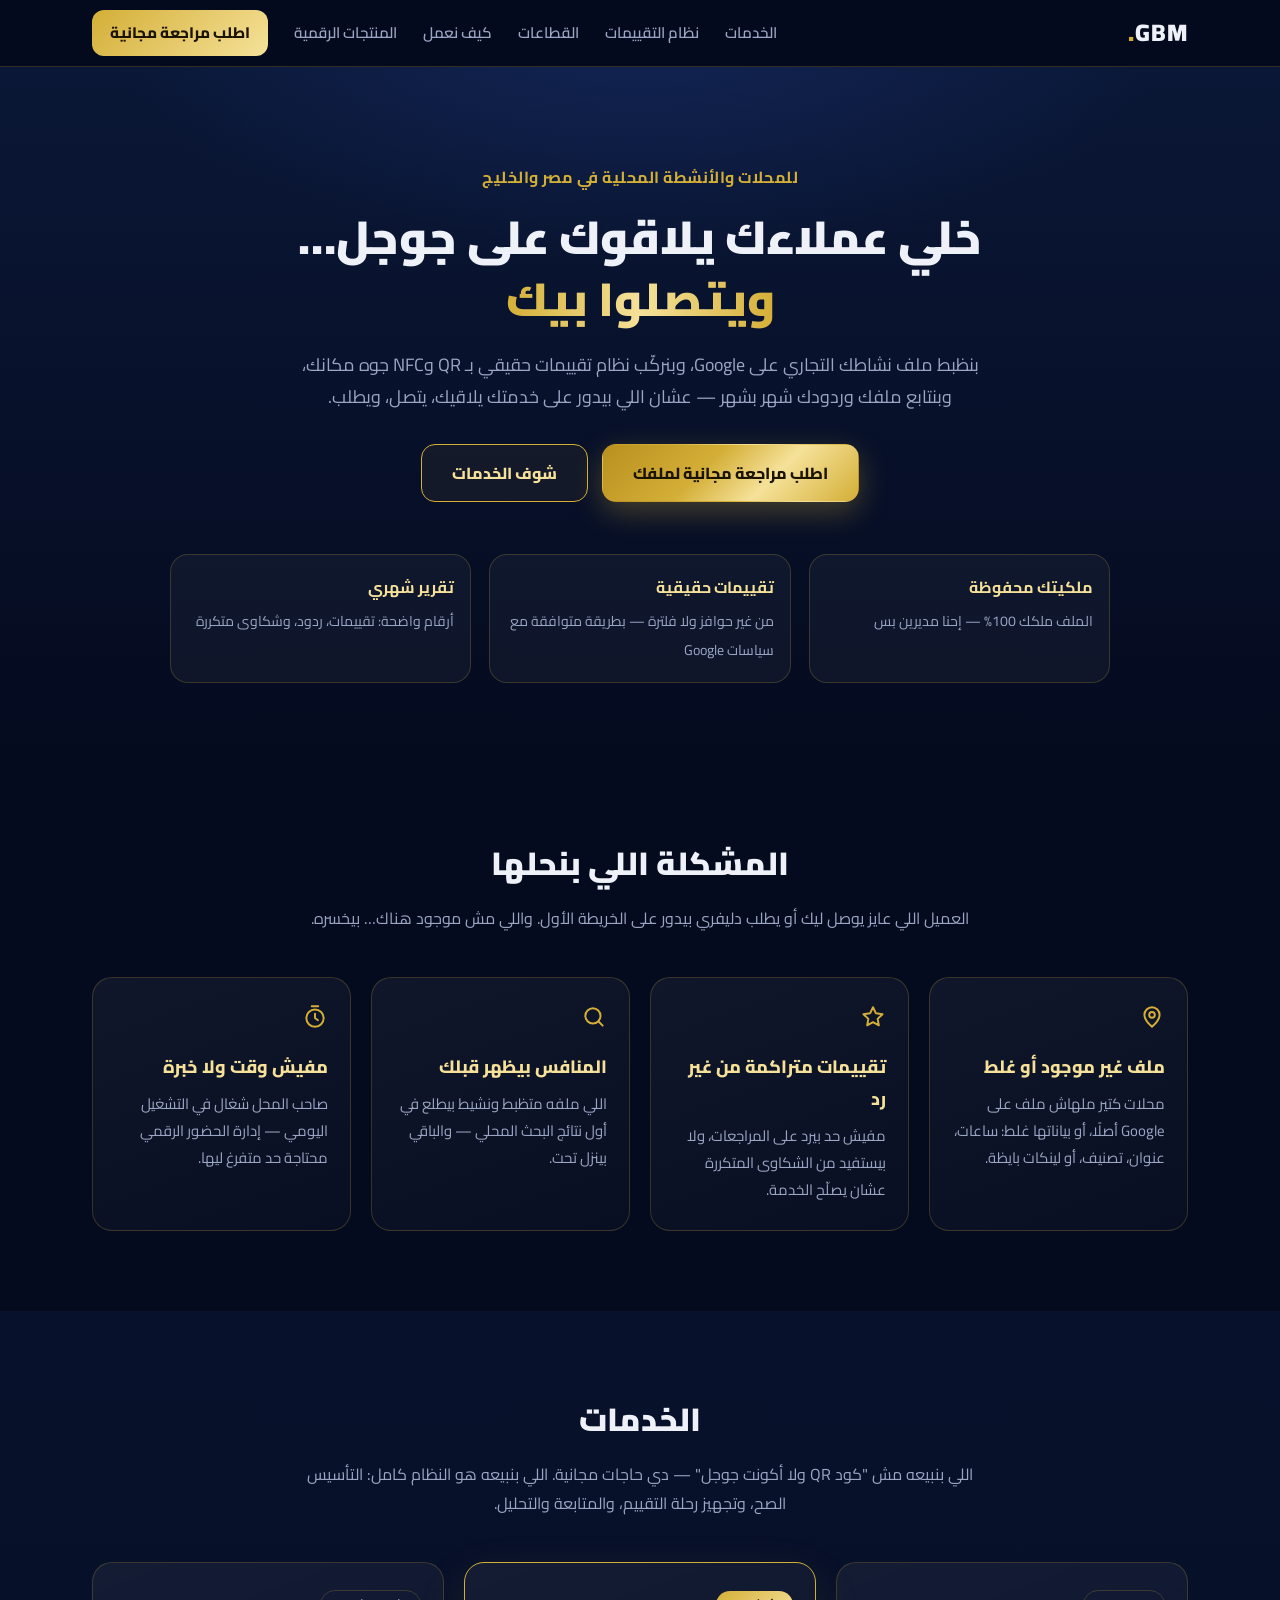
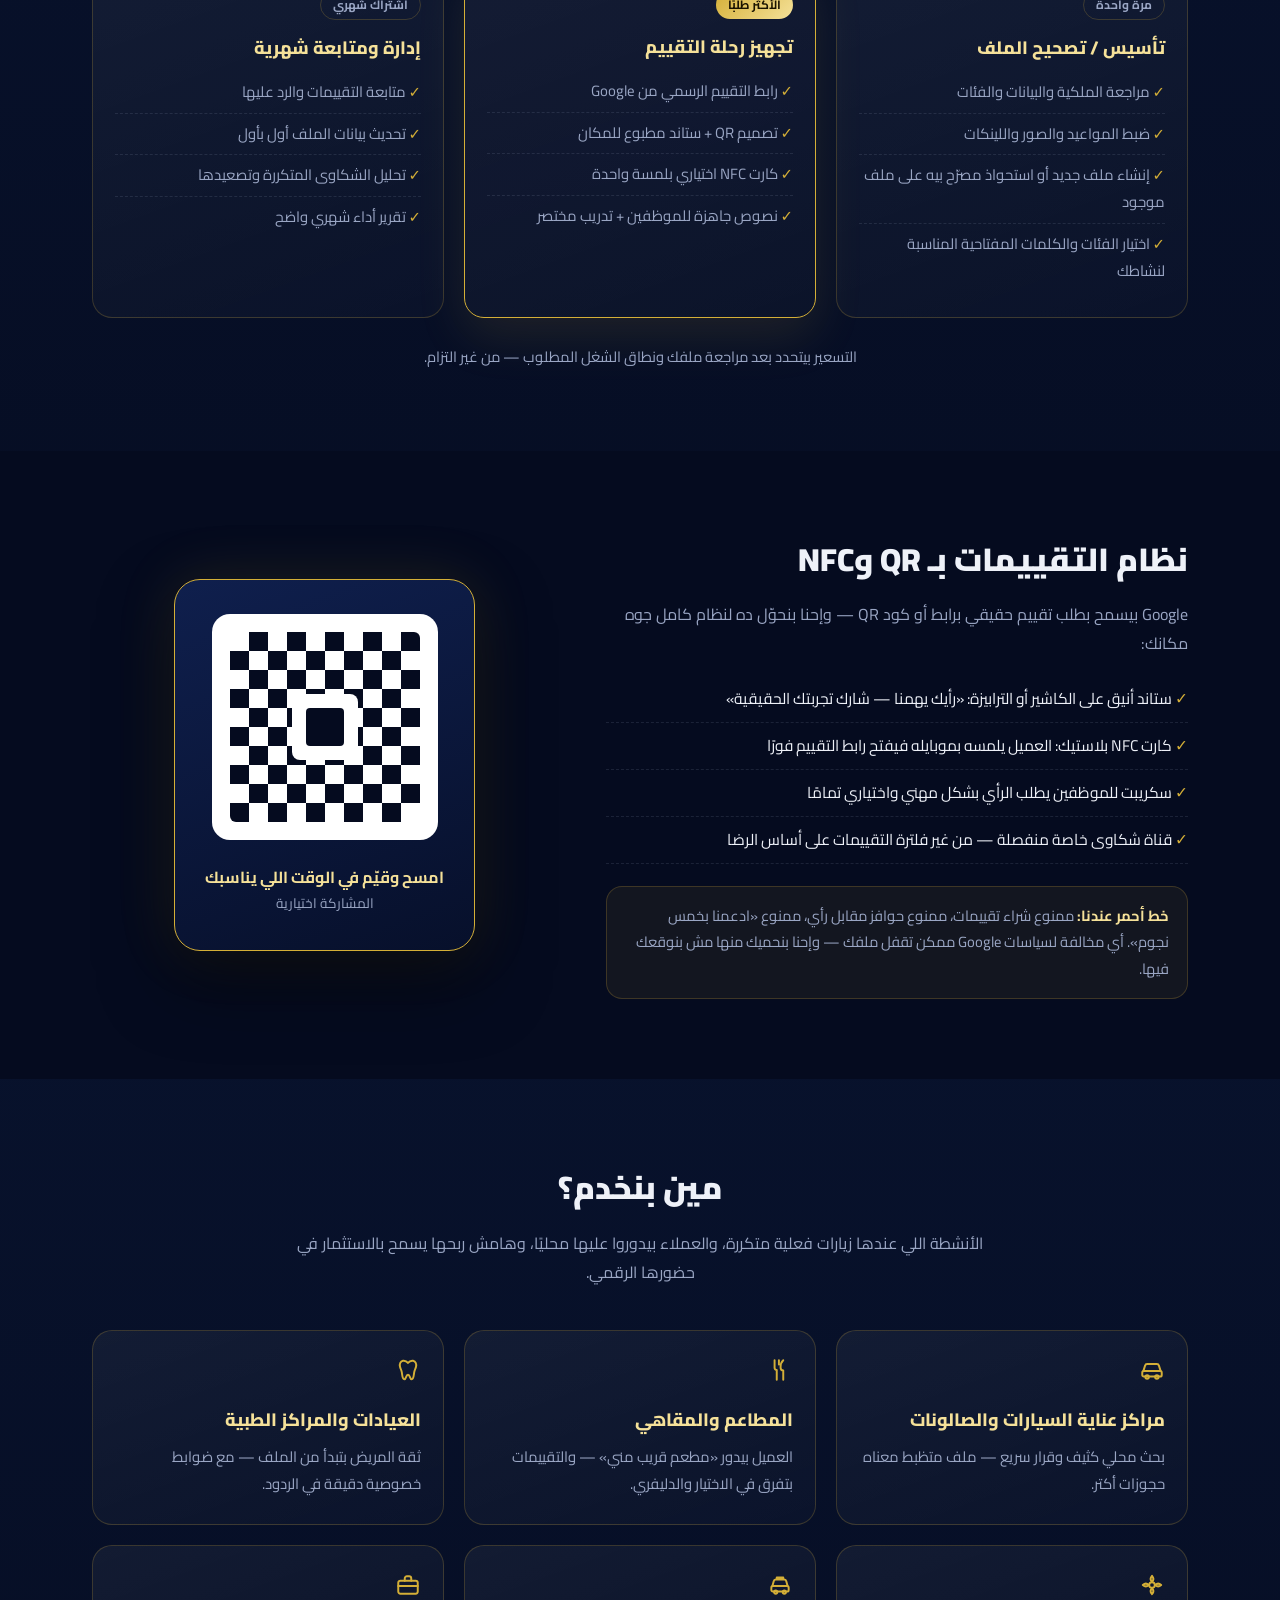
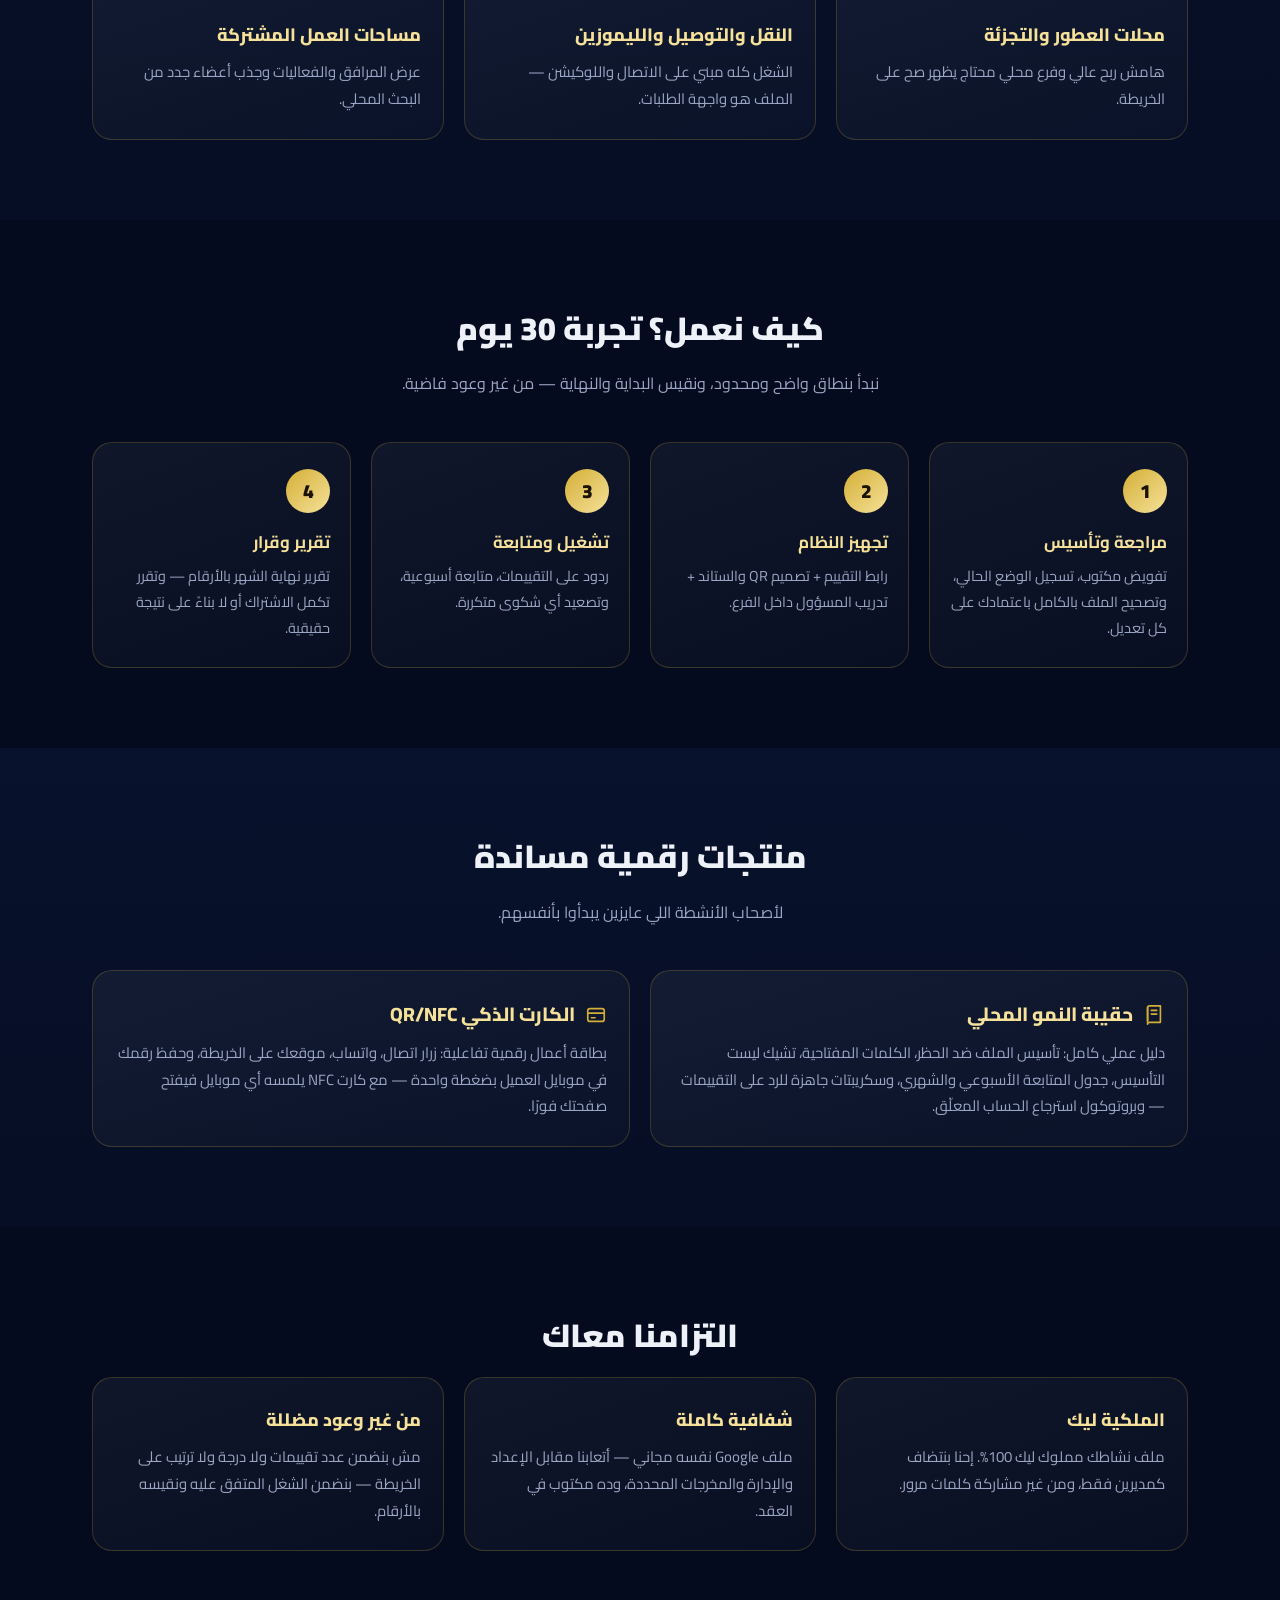
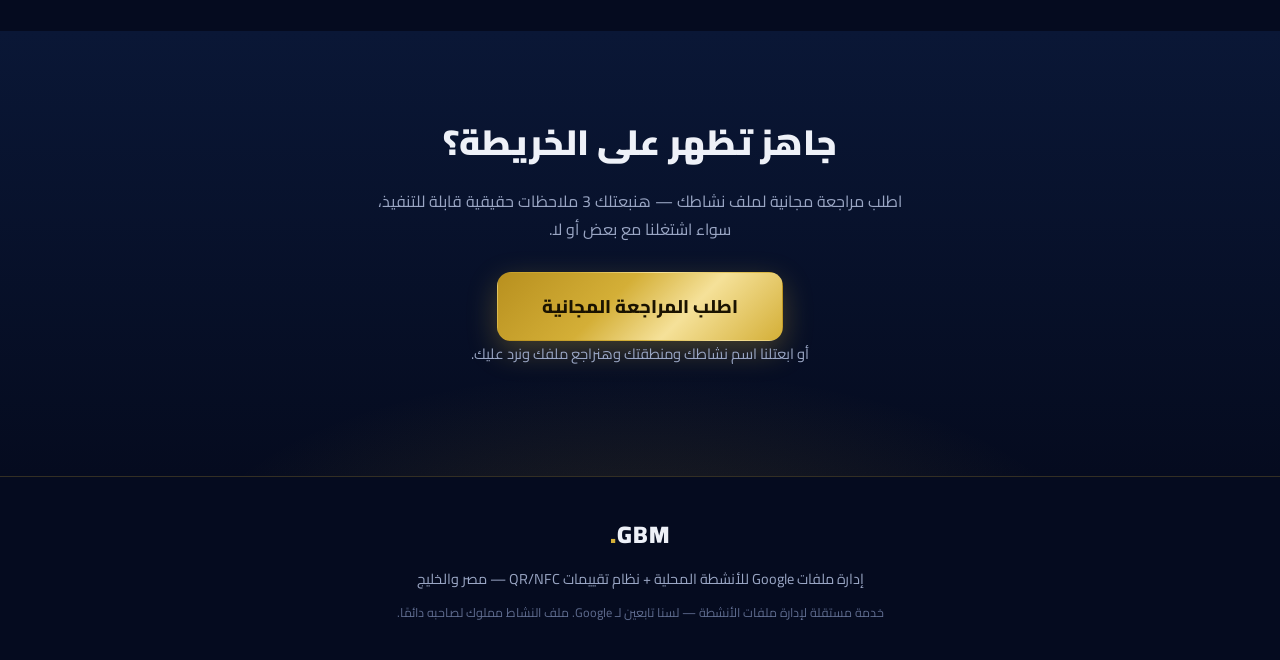
==== index.html @ 6fbb0e95 "Create index.html" ====
<!DOCTYPE html>
<html lang="ar" dir="rtl">
<head>
<meta charset="UTF-8">
<meta name="viewport" content="width=device-width, initial-scale=1">
<title>GBM | إدارة ملفات جوجل للأنشطة المحلية + نظام تقييمات QR</title>
<meta name="description" content="نساعد المحلات والأنشطة المحلية تظهر على خرائط جوجل، وتجمع تقييمات حقيقية بنظام QR/NFC، ونتابع ملفها شهريًا.">
<link rel="preconnect" href="https://fonts.googleapis.com">
<link rel="preconnect" href="https://fonts.gstatic.com" crossorigin>
<link href="https://fonts.googleapis.com/css2?family=Cairo:wght@400;600;700;800;900&display=swap" rel="stylesheet">
<link rel="stylesheet" href="styles.css">
</head>
<body>

<!-- ===== التنقل ===== -->
<header class="nav">
  <div class="container nav-inner">
    <a class="logo" href="#top">GBM<span>.</span></a>
    <nav class="links" id="navLinks">
      <a href="#services">الخدمات</a>
      <a href="#qr-system">نظام التقييمات</a>
      <a href="#segments">القطاعات</a>
      <a href="#process">كيف نعمل</a>
      <a href="#products">المنتجات الرقمية</a>
      <a href="#contact" class="nav-cta">اطلب مراجعة مجانية</a>
    </nav>
    <button class="burger" id="burger" aria-label="القائمة">☰</button>
  </div>
</header>

<!-- ===== البطل ===== -->
<section class="hero" id="top">
  <div class="container">
    <p class="eyebrow">للمحلات والأنشطة المحلية في مصر والخليج</p>
    <h1>خلي عملاءك يلاقوك على جوجل…<br><span class="gold">ويتصلوا بيك</span></h1>
    <p class="lead">بنظبط ملف نشاطك التجاري على Google، وبنركّب نظام تقييمات حقيقي بـ QR وNFC جوه مكانك، وبنتابع ملفك وردودك شهر بشهر — عشان اللي بيدور على خدمتك يلاقيك، يتصل، ويطلب.</p>
    <div class="hero-actions">
      <a href="#contact" class="btn btn-gold">اطلب مراجعة مجانية لملفك</a>
      <a href="#services" class="btn btn-ghost">شوف الخدمات</a>
    </div>
    <div class="hero-points">
      <div><strong>ملكيتك محفوظة</strong><span>الملف ملكك 100% — إحنا مديرين بس</span></div>
      <div><strong>تقييمات حقيقية</strong><span>من غير حوافز ولا فلترة — بطريقة متوافقة مع سياسات Google</span></div>
      <div><strong>تقرير شهري</strong><span>أرقام واضحة: تقييمات، ردود، وشكاوى متكررة</span></div>
    </div>
  </div>
</section>

<!-- ===== المشكلة ===== -->
<section class="section">
  <div class="container">
    <h2 class="section-title">المشكلة اللي بنحلها</h2>
    <p class="section-sub">العميل اللي عايز يوصل ليك أو يطلب دليفري بيدور على الخريطة الأول. واللي مش موجود هناك… بيخسره.</p>
    <div class="grid grid-4">
      <div class="card">
        <div class="icon"><svg class="ic" viewBox="0 0 24 24" fill="none" stroke="currentColor" stroke-width="1.8" stroke-linecap="round" stroke-linejoin="round"><path d="M12 21s-7-6.1-7-11a7 7 0 1114 0c0 4.9-7 11-7 11z"/><circle cx="12" cy="10" r="2.6"/></svg></div>
        <h3>ملف غير موجود أو غلط</h3>
        <p>محلات كتير ملهاش ملف على Google أصلًا، أو بياناتها غلط: ساعات، عنوان، تصنيف، أو لينكات بايظة.</p>
      </div>
      <div class="card">
        <div class="icon"><svg class="ic" viewBox="0 0 24 24" fill="none" stroke="currentColor" stroke-width="1.8" stroke-linecap="round" stroke-linejoin="round"><path d="M12 3l2.7 5.6 6.1.8-4.5 4.3 1.1 6-5.4-2.9-5.4 2.9 1.1-6L3.2 9.4l6.1-.8z"/></svg></div>
        <h3>تقييمات متراكمة من غير رد</h3>
        <p>مفيش حد بيرد على المراجعات، ولا بيستفيد من الشكاوى المتكررة عشان يصلّح الخدمة.</p>
      </div>
      <div class="card">
        <div class="icon"><svg class="ic" viewBox="0 0 24 24" fill="none" stroke="currentColor" stroke-width="1.8" stroke-linecap="round" stroke-linejoin="round"><circle cx="11" cy="11" r="7"/><path d="M20 20l-3.8-3.8"/></svg></div>
        <h3>المنافس بيظهر قبلك</h3>
        <p>اللي ملفه متظبط ونشيط بيطلع في أول نتائج البحث المحلي — والباقي بينزل تحت.</p>
      </div>
      <div class="card">
        <div class="icon"><svg class="ic" viewBox="0 0 24 24" fill="none" stroke="currentColor" stroke-width="1.8" stroke-linecap="round" stroke-linejoin="round"><circle cx="12" cy="13" r="8"/><path d="M12 9v4l2.7 2M9 2h6"/></svg></div>
        <h3>مفيش وقت ولا خبرة</h3>
        <p>صاحب المحل شغال في التشغيل اليومي — إدارة الحضور الرقمي محتاجة حد متفرغ ليها.</p>
      </div>
    </div>
  </div>
</section>

<!-- ===== الخدمات ===== -->
<section class="section section-alt" id="services">
  <div class="container">
    <h2 class="section-title">الخدمات</h2>
    <p class="section-sub">اللي بنبيعه مش "كود QR ولا أكونت جوجل" — دي حاجات مجانية. اللي بنبيعه هو النظام كامل: التأسيس الصح، وتجهيز رحلة التقييم، والمتابعة والتحليل.</p>
    <div class="grid grid-3">
      <div class="card service">
        <span class="tag">مرة واحدة</span>
        <h3>تأسيس / تصحيح الملف</h3>
        <ul>
          <li>مراجعة الملكية والبيانات والفئات</li>
          <li>ضبط المواعيد والصور واللينكات</li>
          <li>إنشاء ملف جديد أو استحواذ مصرّح بيه على ملف موجود</li>
          <li>اختيار الفئات والكلمات المفتاحية المناسبة لنشاطك</li>
        </ul>
      </div>
      <div class="card service featured">
        <span class="tag tag-gold">الأكثر طلبًا</span>
        <h3>تجهيز رحلة التقييم</h3>
        <ul>
          <li>رابط التقييم الرسمي من Google</li>
          <li>تصميم QR + ستاند مطبوع للمكان</li>
          <li>كارت NFC اختياري بلمسة واحدة</li>
          <li>نصوص جاهزة للموظفين + تدريب مختصر</li>
        </ul>
      </div>
      <div class="card service">
        <span class="tag">اشتراك شهري</span>
        <h3>إدارة ومتابعة شهرية</h3>
        <ul>
          <li>متابعة التقييمات والرد عليها</li>
          <li>تحديث بيانات الملف أول بأول</li>
          <li>تحليل الشكاوى المتكررة وتصعيدها</li>
          <li>تقرير أداء شهري واضح</li>
        </ul>
      </div>
    </div>
    <p class="note">التسعير بيتحدد بعد مراجعة ملفك ونطاق الشغل المطلوب — من غير التزام.</p>
  </div>
</section>

<!-- ===== نظام QR/NFC ===== -->
<section class="section" id="qr-system">
  <div class="container split">
    <div class="split-text">
      <h2 class="section-title">نظام التقييمات بـ QR وNFC</h2>
      <p>Google بيسمح بطلب تقييم حقيقي برابط أو كود QR — وإحنا بنحوّل ده لنظام كامل جوه مكانك:</p>
      <ul class="check-list">
        <li>ستاند أنيق على الكاشير أو الترابيزة: «رأيك يهمنا — شارك تجربتك الحقيقية»</li>
        <li>كارت NFC بلاستيك: العميل يلمسه بموبايله فيفتح رابط التقييم فورًا</li>
        <li>سكريبت للموظفين يطلب الرأي بشكل مهني واختياري تمامًا</li>
        <li>قناة شكاوى خاصة منفصلة — من غير فلترة التقييمات على أساس الرضا</li>
      </ul>
      <div class="warn-box">
        <strong>خط أحمر عندنا:</strong> ممنوع شراء تقييمات، ممنوع حوافز مقابل رأي، ممنوع «ادعمنا بخمس نجوم». أي مخالفة لسياسات Google ممكن تقفل ملفك — وإحنا بنحميك منها مش بنوقعك فيها.
      </div>
    </div>
    <div class="split-visual">
      <div class="qr-demo">
        <div class="qr-frame">
          <div class="qr-pattern" aria-hidden="true"></div>
        </div>
        <p class="qr-caption">امسح وقيّم في الوقت اللي يناسبك<br><span>المشاركة اختيارية</span></p>
      </div>
    </div>
  </div>
</section>

<!-- ===== القطاعات ===== -->
<section class="section section-alt" id="segments">
  <div class="container">
    <h2 class="section-title">مين بنخدم؟</h2>
    <p class="section-sub">الأنشطة اللي عندها زيارات فعلية متكررة، والعملاء بيدوروا عليها محليًا، وهامش ربحها يسمح بالاستثمار في حضورها الرقمي.</p>
    <div class="grid grid-3">
      <div class="card seg"><div class="icon"><svg class="ic" viewBox="0 0 24 24" fill="none" stroke="currentColor" stroke-width="1.8" stroke-linecap="round" stroke-linejoin="round"><path d="M4 13l1.6-5A2 2 0 017.5 6.5h9a2 2 0 011.9 1.5L20 13"/><rect x="3" y="13" width="18" height="5" rx="1.5"/><circle cx="7.5" cy="18.5" r="1.6"/><circle cx="16.5" cy="18.5" r="1.6"/></svg></div><h3>مراكز عناية السيارات والصالونات</h3><p>بحث محلي كثيف وقرار سريع — ملف متظبط معناه حجوزات أكتر.</p></div>
      <div class="card seg"><div class="icon"><svg class="ic" viewBox="0 0 24 24" fill="none" stroke="currentColor" stroke-width="1.8" stroke-linecap="round" stroke-linejoin="round"><path d="M7 3v7a2 2 0 002 2v9M7 3v4M11 3v4M15 3c-1.7 1.5-2.5 4-2.5 6.5 0 2 1 3 2.5 3V21"/></svg></div><h3>المطاعم والمقاهي</h3><p>العميل بيدور «مطعم قريب مني» — والتقييمات بتفرق في الاختيار والدليفري.</p></div>
      <div class="card seg"><div class="icon"><svg class="ic" viewBox="0 0 24 24" fill="none" stroke="currentColor" stroke-width="1.8" stroke-linecap="round" stroke-linejoin="round"><path d="M12 5.5C10.8 4 9 3.2 7.3 3.5 5 4 4 6.4 4.6 9c.5 2 1.4 3.2 1.7 5.2.3 1.9.5 6.3 2.3 6.3 1.9 0 1.3-4.1 3.4-4.1s1.5 4.1 3.4 4.1c1.8 0 2-4.4 2.3-6.3.3-2 1.2-3.2 1.7-5.2.6-2.6-.4-5-2.7-5.5-1.7-.3-3.5.5-4.7 2z"/></svg></div><h3>العيادات والمراكز الطبية</h3><p>ثقة المريض بتبدأ من الملف — مع ضوابط خصوصية دقيقة في الردود.</p></div>
      <div class="card seg"><div class="icon"><svg class="ic" viewBox="0 0 24 24" fill="none" stroke="currentColor" stroke-width="1.8" stroke-linecap="round" stroke-linejoin="round"><circle cx="12" cy="12" r="2.6"/><path d="M12 3.5c1.5 1.7 1.5 4 0 5.5-1.5-1.5-1.5-3.8 0-5.5zM12 20.5c-1.5-1.7-1.5-4 0-5.5 1.5 1.5 1.5 3.8 0 5.5zM3.5 12c1.7-1.5 4-1.5 5.5 0-1.5 1.5-3.8 1.5-5.5 0zM20.5 12c-1.7 1.5-4 1.5-5.5 0 1.5-1.5 3.8-1.5 5.5 0z"/></svg></div><h3>محلات العطور والتجزئة</h3><p>هامش ربح عالي وفرع محلي محتاج يظهر صح على الخريطة.</p></div>
      <div class="card seg"><div class="icon"><svg class="ic" viewBox="0 0 24 24" fill="none" stroke="currentColor" stroke-width="1.8" stroke-linecap="round" stroke-linejoin="round"><path d="M5 13l1.2-4.5A2 2 0 018 7h8a2 2 0 011.8 1.5L19 13M9 7V5h6v2"/><rect x="4" y="13" width="16" height="5" rx="1.5"/><circle cx="8" cy="18.5" r="1.5"/><circle cx="16" cy="18.5" r="1.5"/></svg></div><h3>النقل والتوصيل والليموزين</h3><p>الشغل كله مبني على الاتصال واللوكيشن — الملف هو واجهة الطلبات.</p></div>
      <div class="card seg"><div class="icon"><svg class="ic" viewBox="0 0 24 24" fill="none" stroke="currentColor" stroke-width="1.8" stroke-linecap="round" stroke-linejoin="round"><rect x="3" y="8" width="18" height="12" rx="2"/><path d="M9 8V6a2 2 0 012-2h2a2 2 0 012 2v2M3 13h18"/></svg></div><h3>مساحات العمل المشتركة</h3><p>عرض المرافق والفعاليات وجذب أعضاء جدد من البحث المحلي.</p></div>
    </div>
  </div>
</section>

<!-- ===== كيف نعمل ===== -->
<section class="section" id="process">
  <div class="container">
    <h2 class="section-title">كيف نعمل؟ تجربة 30 يوم</h2>
    <p class="section-sub">نبدأ بنطاق واضح ومحدود، ونقيس البداية والنهاية — من غير وعود فاضية.</p>
    <div class="steps">
      <div class="step">
        <span class="step-num">1</span>
        <h3>مراجعة وتأسيس</h3>
        <p>تفويض مكتوب، تسجيل الوضع الحالي، وتصحيح الملف بالكامل باعتمادك على كل تعديل.</p>
      </div>
      <div class="step">
        <span class="step-num">2</span>
        <h3>تجهيز النظام</h3>
        <p>رابط التقييم + تصميم QR والستاند + تدريب المسؤول داخل الفرع.</p>
      </div>
      <div class="step">
        <span class="step-num">3</span>
        <h3>تشغيل ومتابعة</h3>
        <p>ردود على التقييمات، متابعة أسبوعية، وتصعيد أي شكوى متكررة.</p>
      </div>
      <div class="step">
        <span class="step-num">4</span>
        <h3>تقرير وقرار</h3>
        <p>تقرير نهاية الشهر بالأرقام — وتقرر تكمل الاشتراك أو لا بناءً على نتيجة حقيقية.</p>
      </div>
    </div>
  </div>
</section>

<!-- ===== المنتجات الرقمية ===== -->
<section class="section section-alt" id="products">
  <div class="container">
    <h2 class="section-title">منتجات رقمية مساندة</h2>
    <p class="section-sub">لأصحاب الأنشطة اللي عايزين يبدأوا بأنفسهم.</p>
    <div class="grid grid-2">
      <div class="card product">
        <h3 class="with-ic"><svg class="ic" viewBox="0 0 24 24" fill="none" stroke="currentColor" stroke-width="1.8" stroke-linecap="round" stroke-linejoin="round"><path d="M5 4a2 2 0 012-2h12v18H7a2 2 0 00-2 2z"/><path d="M5 18V4M9 7h6M9 11h6"/></svg> حقيبة النمو المحلي</h3>
        <p>دليل عملي كامل: تأسيس الملف ضد الحظر، الكلمات المفتاحية، تشيك ليست التأسيس، جدول المتابعة الأسبوعي والشهري، وسكريبتات جاهزة للرد على التقييمات — وبروتوكول استرجاع الحساب المعلّق.</p>
      </div>
      <div class="card product">
        <h3 class="with-ic"><svg class="ic" viewBox="0 0 24 24" fill="none" stroke="currentColor" stroke-width="1.8" stroke-linecap="round" stroke-linejoin="round"><rect x="3" y="5" width="18" height="14" rx="2.5"/><path d="M3 10h18M7 15h4"/></svg> الكارت الذكي QR/NFC</h3>
        <p>بطاقة أعمال رقمية تفاعلية: زرار اتصال، واتساب، موقعك على الخريطة، وحفظ رقمك في موبايل العميل بضغطة واحدة — مع كارت NFC يلمسه أي موبايل فيفتح صفحتك فورًا.</p>
      </div>
    </div>
  </div>
</section>

<!-- ===== التزامنا ===== -->
<section class="section">
  <div class="container">
    <h2 class="section-title">التزامنا معاك</h2>
    <div class="grid grid-3">
      <div class="card promise"><h3>الملكية ليك</h3><p>ملف نشاطك مملوك ليك 100%. إحنا بنتضاف كمديرين فقط، ومن غير مشاركة كلمات مرور.</p></div>
      <div class="card promise"><h3>شفافية كاملة</h3><p>ملف Google نفسه مجاني — أتعابنا مقابل الإعداد والإدارة والمخرجات المحددة، وده مكتوب في العقد.</p></div>
      <div class="card promise"><h3>من غير وعود مضللة</h3><p>مش بنضمن عدد تقييمات ولا درجة ولا ترتيب على الخريطة — بنضمن الشغل المتفق عليه ونقيسه بالأرقام.</p></div>
    </div>
  </div>
</section>

<!-- ===== تواصل ===== -->
<section class="section cta" id="contact">
  <div class="container">
    <h2>جاهز تظهر على الخريطة؟</h2>
    <p>اطلب مراجعة مجانية لملف نشاطك — هنبعتلك 3 ملاحظات حقيقية قابلة للتنفيذ، سواء اشتغلنا مع بعض أو لا.</p>
    <a href="#" class="btn btn-gold btn-big" id="ctaBtn">اطلب المراجعة المجانية</a>
    <p class="note">أو ابعتلنا اسم نشاطك ومنطقتك وهنراجع ملفك ونرد عليك.</p>
  </div>
</section>

<footer class="footer">
  <div class="container footer-inner">
    <span class="logo">GBM<span>.</span></span>
    <p>إدارة ملفات Google للأنشطة المحلية + نظام تقييمات QR/NFC — مصر والخليج</p>
    <p class="tiny">خدمة مستقلة لإدارة ملفات الأنشطة — لسنا تابعين لـ Google. ملف النشاط مملوك لصاحبه دائمًا.</p>
  </div>
</footer>

<script src="script.js"></script>
</body>
  </html>
---- styles.css ----
:root{
  --bg:#050b1f;
  --bg2:#0a1736;
  --card:#0d1c42;
  --gold:#d4af37;
  --gold2:#f5e199;
  --text:#eef1f8;
  --muted:#9aa6c4;
  --line:rgba(212,175,55,.22);
}
*{box-sizing:border-box;margin:0;padding:0}
html{scroll-behavior:smooth}
body{
  font-family:'Cairo',system-ui,-apple-system,'Segoe UI',sans-serif;
  background:var(--bg);color:var(--text);line-height:1.8;
}
.container{max-width:1140px;margin:0 auto;padding:0 22px}
a{color:inherit;text-decoration:none}
ul{list-style:none}

/* ===== التنقل ===== */
.nav{
  position:sticky;top:0;z-index:50;
  background:rgba(5,11,31,.85);backdrop-filter:blur(12px);
  border-bottom:1px solid var(--line);
}
.nav-inner{display:flex;align-items:center;justify-content:space-between;height:66px}
.logo{font-weight:900;font-size:1.5rem;letter-spacing:1px}
.logo span{color:var(--gold)}
.links{display:flex;gap:26px;align-items:center;font-weight:600;font-size:.95rem}
.links a{color:var(--muted);transition:color .2s}
.links a:hover{color:var(--gold2)}
.nav-cta{
  color:#1a1300!important;background:linear-gradient(135deg,var(--gold),var(--gold2));
  padding:9px 18px;border-radius:12px;font-weight:800;
}
.burger{display:none;background:none;border:1px solid var(--line);color:var(--gold2);
  font-size:1.3rem;border-radius:10px;padding:4px 12px;cursor:pointer}

/* ===== البطل ===== */
.hero{
  padding:96px 0 72px;text-align:center;
  background:
    radial-gradient(900px 420px at 50% -8%,rgba(20,39,90,.9) 0%,transparent 60%),
    linear-gradient(180deg,var(--bg2),var(--bg));
}
.eyebrow{color:var(--gold);font-weight:700;letter-spacing:.5px;margin-bottom:14px}
.hero h1{font-size:2.9rem;font-weight:900;line-height:1.35;margin-bottom:18px}
.gold{background:linear-gradient(90deg,var(--gold),var(--gold2),var(--gold));
  -webkit-background-clip:text;background-clip:text;color:transparent}
.lead{color:var(--muted);font-size:1.12rem;max-width:720px;margin:0 auto 30px}
.hero-actions{display:flex;gap:14px;justify-content:center;flex-wrap:wrap;margin-bottom:52px}
.btn{display:inline-block;padding:14px 30px;border-radius:14px;font-weight:800;font-size:1rem;
  transition:transform .15s,box-shadow .2s;border:1px solid transparent}
.btn:active{transform:scale(.97)}
.btn-gold{color:#1a1300;background:linear-gradient(135deg,#b8901f,var(--gold) 40%,var(--gold2) 65%,var(--gold));
  box-shadow:0 10px 30px rgba(212,175,55,.3)}
.btn-gold:hover{box-shadow:0 14px 38px rgba(212,175,55,.45)}
.btn-ghost{color:var(--gold2);border-color:var(--gold);background:rgba(212,175,55,.06)}
.btn-big{font-size:1.15rem;padding:17px 44px}
.hero-points{display:grid;grid-template-columns:repeat(3,1fr);gap:18px;max-width:940px;margin:0 auto}
.hero-points div{
  background:rgba(255,255,255,.04);border:1px solid var(--line);border-radius:18px;
  padding:18px 16px;text-align:right;
}
.hero-points strong{display:block;color:var(--gold2);margin-bottom:4px;font-size:1rem}
.hero-points span{color:var(--muted);font-size:.88rem;line-height:1.7}

/* ===== الأقسام ===== */
.section{padding:80px 0}
.section-alt{background:linear-gradient(180deg,rgba(10,23,54,.55),rgba(10,23,54,.25))}
.section-title{font-size:2rem;font-weight:900;text-align:center;margin-bottom:12px}
.section-sub{color:var(--muted);text-align:center;max-width:700px;margin:0 auto 44px}
.grid{display:grid;gap:20px}
.grid-2{grid-template-columns:repeat(2,1fr)}
.grid-3{grid-template-columns:repeat(3,1fr)}
.grid-4{grid-template-columns:repeat(4,1fr)}
.card{
  background:linear-gradient(160deg,rgba(255,255,255,.05),rgba(255,255,255,.02));
  border:1px solid var(--line);border-radius:20px;padding:26px 22px;
  transition:transform .2s,border-color .2s;
}
.card:hover{transform:translateY(-4px);border-color:rgba(212,175,55,.45)}
.card h3{font-size:1.12rem;font-weight:800;margin-bottom:8px;color:var(--gold2)}
.card p{color:var(--muted);font-size:.93rem}
.icon{margin-bottom:12px}
.ic{width:26px;height:26px;color:var(--gold)}
.with-ic{display:flex;align-items:center;gap:10px}
.with-ic .ic{width:22px;height:22px;flex:none}
.note{color:var(--muted);text-align:center;margin-top:26px;font-size:.92rem}

/* الخدمات */
.service ul{margin-top:6px}
.service li{
  color:var(--muted);font-size:.93rem;padding:7px 0 7px 0;
  border-bottom:1px dashed rgba(154,166,196,.15);
}
.service li::before{content:"✓ ";color:var(--gold);font-weight:800}
.service li:last-child{border-bottom:0}
.tag{display:inline-block;font-size:.75rem;font-weight:700;color:var(--muted);
  border:1px solid var(--line);border-radius:999px;padding:3px 12px;margin-bottom:12px}
.tag-gold{color:#1a1300;background:linear-gradient(135deg,var(--gold),var(--gold2));border:0}
.featured{border-color:var(--gold);box-shadow:0 18px 50px rgba(212,175,55,.12)}

/* نظام QR */
.split{display:grid;grid-template-columns:1.25fr 1fr;gap:48px;align-items:center}
.split .section-title{text-align:right}
.split-text>p{color:var(--muted);margin-bottom:18px}
.check-list li{
  padding:9px 0;color:var(--text);font-size:.97rem;
  border-bottom:1px dashed rgba(154,166,196,.15);
}
.check-list li::before{content:"✓ ";color:var(--gold);font-weight:800}
.warn-box{
  margin-top:22px;background:rgba(212,175,55,.07);border:1px solid var(--line);
  border-radius:16px;padding:16px 18px;color:var(--muted);font-size:.92rem;
}
.warn-box strong{color:var(--gold2)}
.split-visual{display:flex;justify-content:center}
.qr-demo{
  background:linear-gradient(160deg,#0f1f4d,#07102b);border:1px solid var(--gold);
  border-radius:26px;padding:34px 30px;text-align:center;
  box-shadow:0 30px 70px rgba(0,0,0,.5),0 0 60px rgba(212,175,55,.14);
}
.qr-frame{background:#fff;border-radius:18px;padding:18px;display:inline-block}
.qr-pattern{
  width:190px;height:190px;
  background:
    repeating-conic-gradient(#050b1f 0% 25%, #fff 0% 50%) 0 0/38px 38px;
  border-radius:6px;position:relative;
}
.qr-pattern::after{
  content:"";position:absolute;inset:62px;background:#fff;border-radius:8px;
}
.qr-pattern::before{
  content:"";position:absolute;inset:76px;background:#050b1f;border-radius:4px;z-index:1;
}
.qr-caption{margin-top:16px;color:var(--gold2);font-weight:700;line-height:1.6}
.qr-caption span{color:var(--muted);font-weight:400;font-size:.85rem}

/* الخطوات */
.steps{display:grid;grid-template-columns:repeat(4,1fr);gap:20px;counter-reset:s}
.step{
  background:linear-gradient(160deg,rgba(255,255,255,.05),rgba(255,255,255,.02));
  border:1px solid var(--line);border-radius:20px;padding:26px 20px;position:relative;
}
.step-num{
  display:inline-grid;place-items:center;width:44px;height:44px;border-radius:50%;
  background:linear-gradient(135deg,var(--gold),var(--gold2));color:#1a1300;
  font-weight:900;font-size:1.2rem;margin-bottom:14px;
}
.step h3{font-size:1.05rem;color:var(--gold2);margin-bottom:6px}
.step p{color:var(--muted);font-size:.9rem}

/* المنتجات */
.product h3{font-size:1.2rem}

/* CTA */
.cta{
  text-align:center;
  background:
    radial-gradient(700px 300px at 50% 120%,rgba(212,175,55,.14),transparent 65%),
    linear-gradient(180deg,var(--bg2),var(--bg));
}
.cta h2{font-size:2.2rem;font-weight:900;margin-bottom:12px}
.cta p{color:var(--muted);max-width:560px;margin:0 auto 28px}

/* فوتر */
.footer{border-top:1px solid var(--line);padding:36px 0}
.footer-inner{text-align:center}
.footer p{color:var(--muted);font-size:.9rem;margin-top:10px}
.footer .tiny{font-size:.78rem;color:#5f6c8f}

/* ===== موبايل ===== */
@media (max-width:900px){
  .grid-4{grid-template-columns:repeat(2,1fr)}
  .grid-3{grid-template-columns:repeat(2,1fr)}
  .steps{grid-template-columns:repeat(2,1fr)}
  .split{grid-template-columns:1fr;gap:36px}
  .hero h1{font-size:2.1rem}
  .hero-points{grid-template-columns:1fr}
}
@media (max-width:600px){
  .links{
    display:none;position:absolute;top:66px;right:0;left:0;flex-direction:column;
    background:rgba(5,11,31,.97);padding:20px 22px;gap:16px;
    border-bottom:1px solid var(--line);align-items:stretch;text-align:center;
  }
  .links.open{display:flex}
  .burger{display:block}
  .grid-4,.grid-3,.grid-2,.steps{grid-template-columns:1fr}
  .hero{padding:64px 0 52px}
  .hero h1{font-size:1.7rem}
  .section{padding:56px 0}
  .cta h2{font-size:1.7rem}
                                                         }
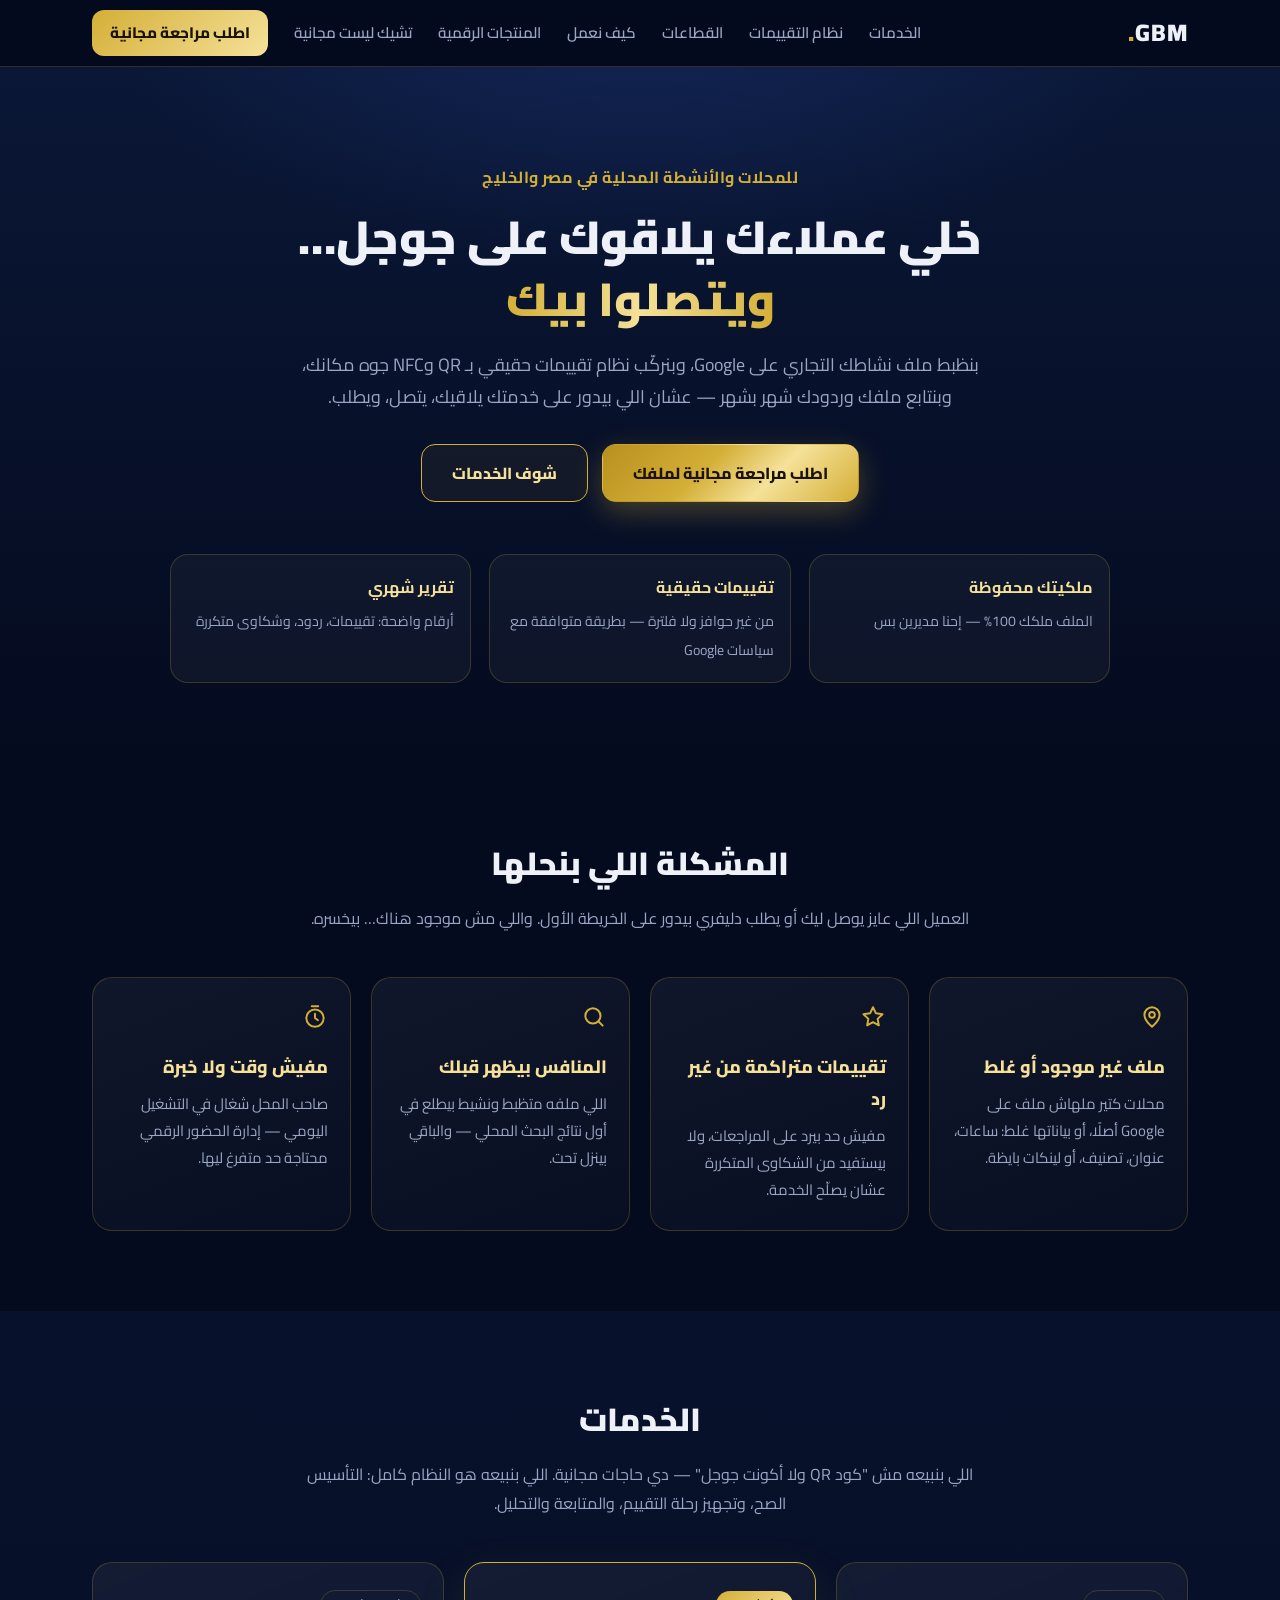
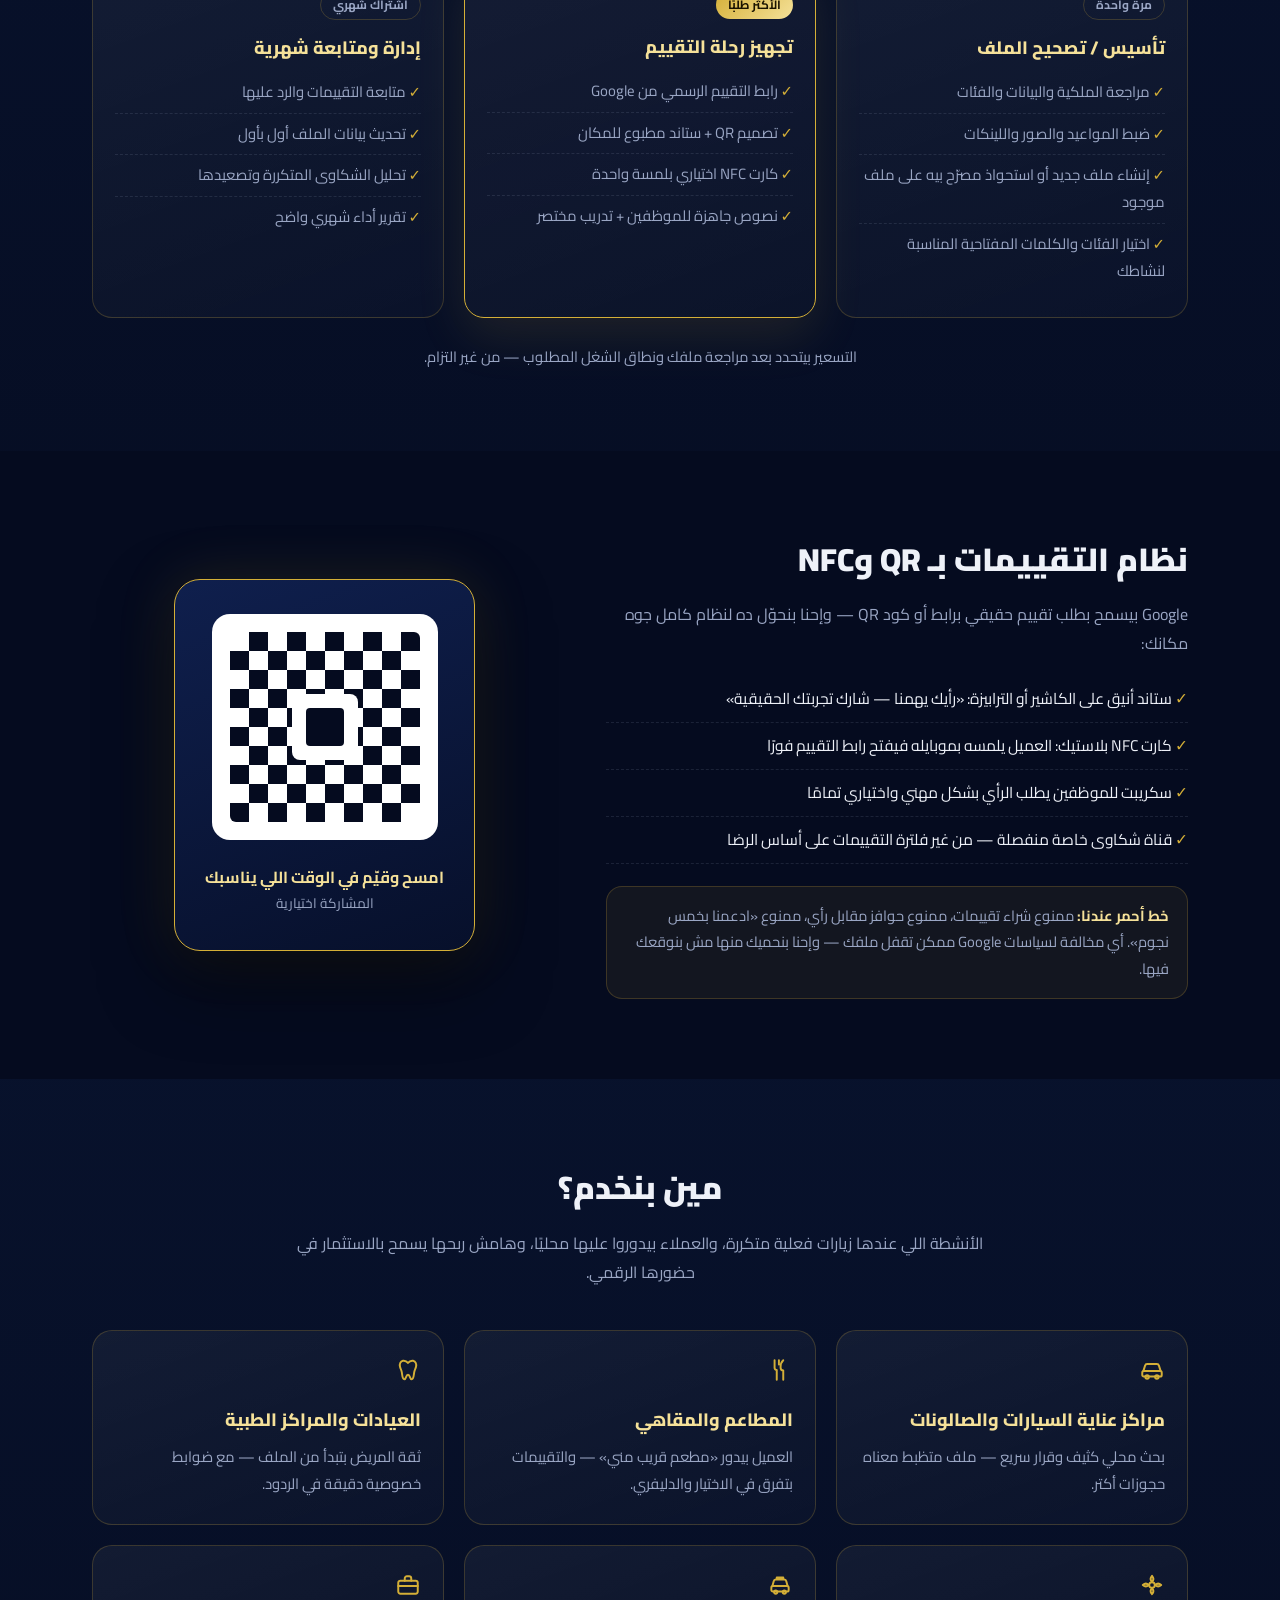
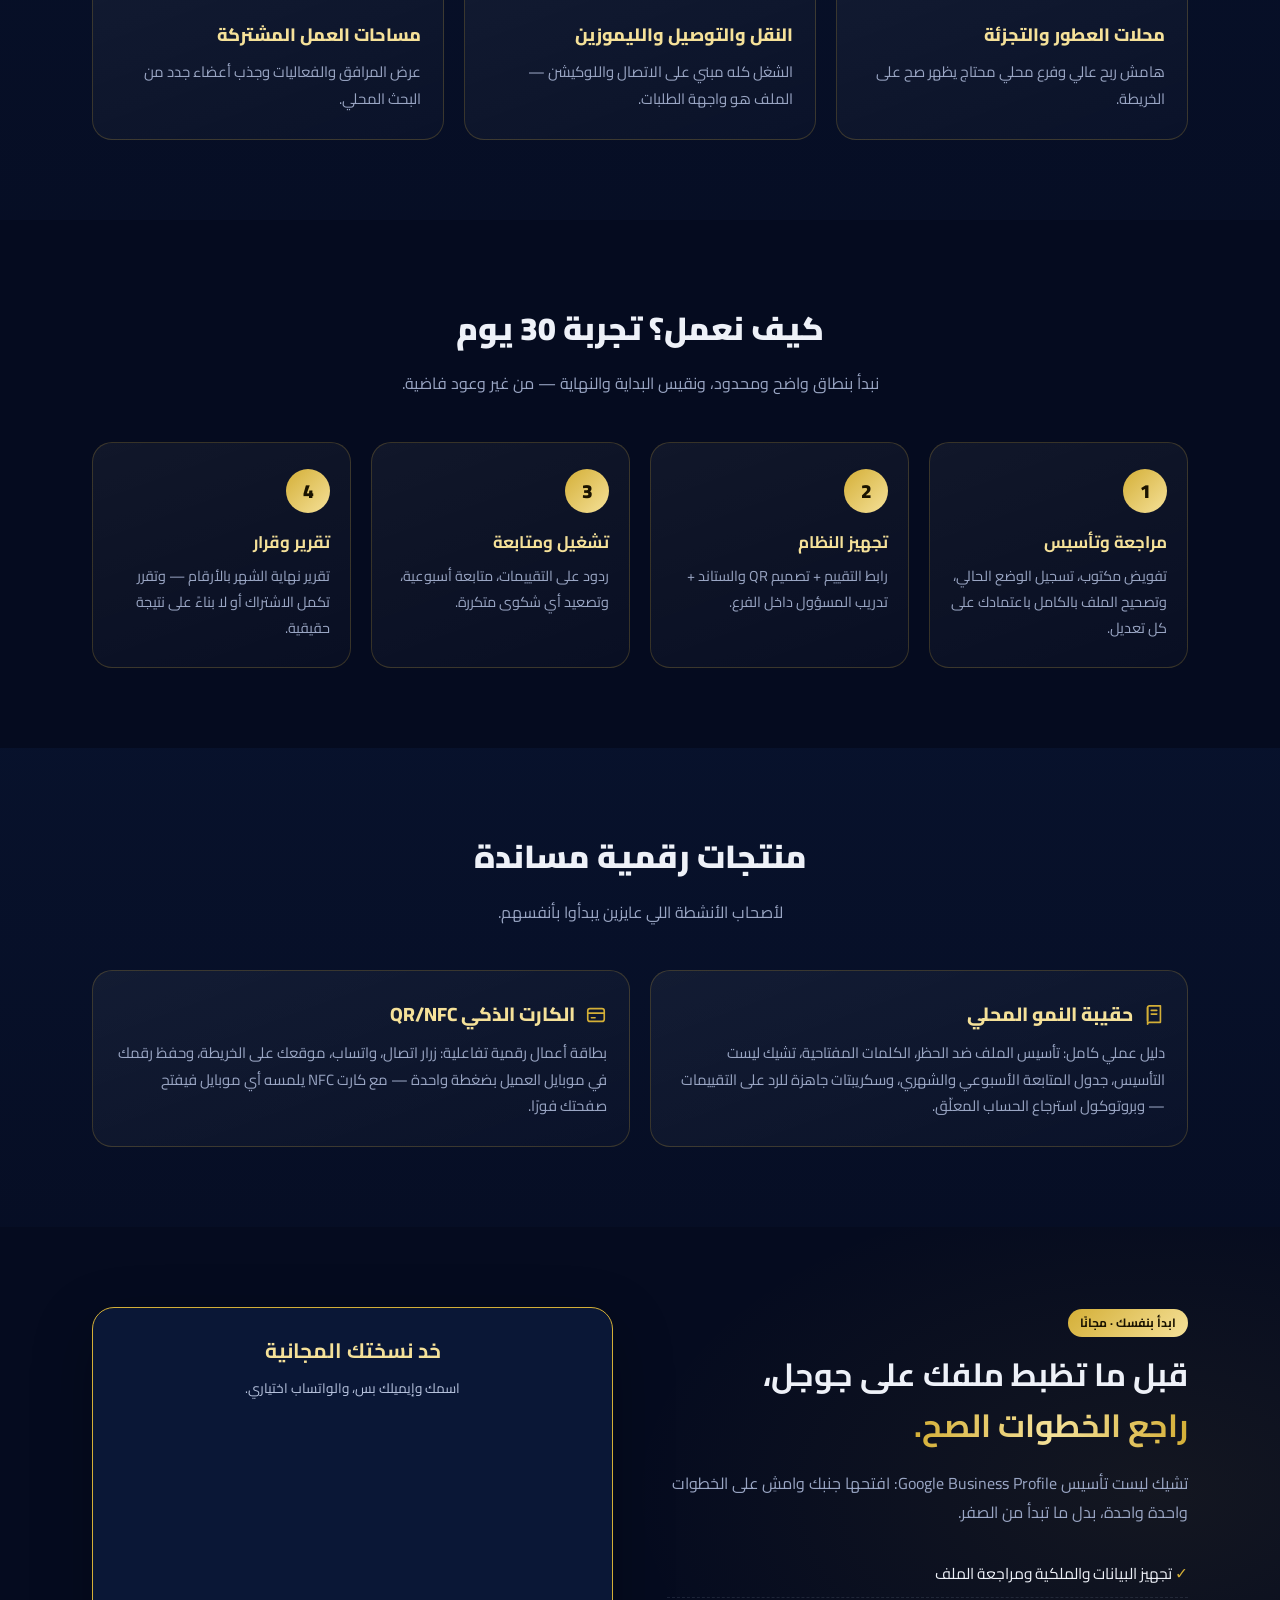
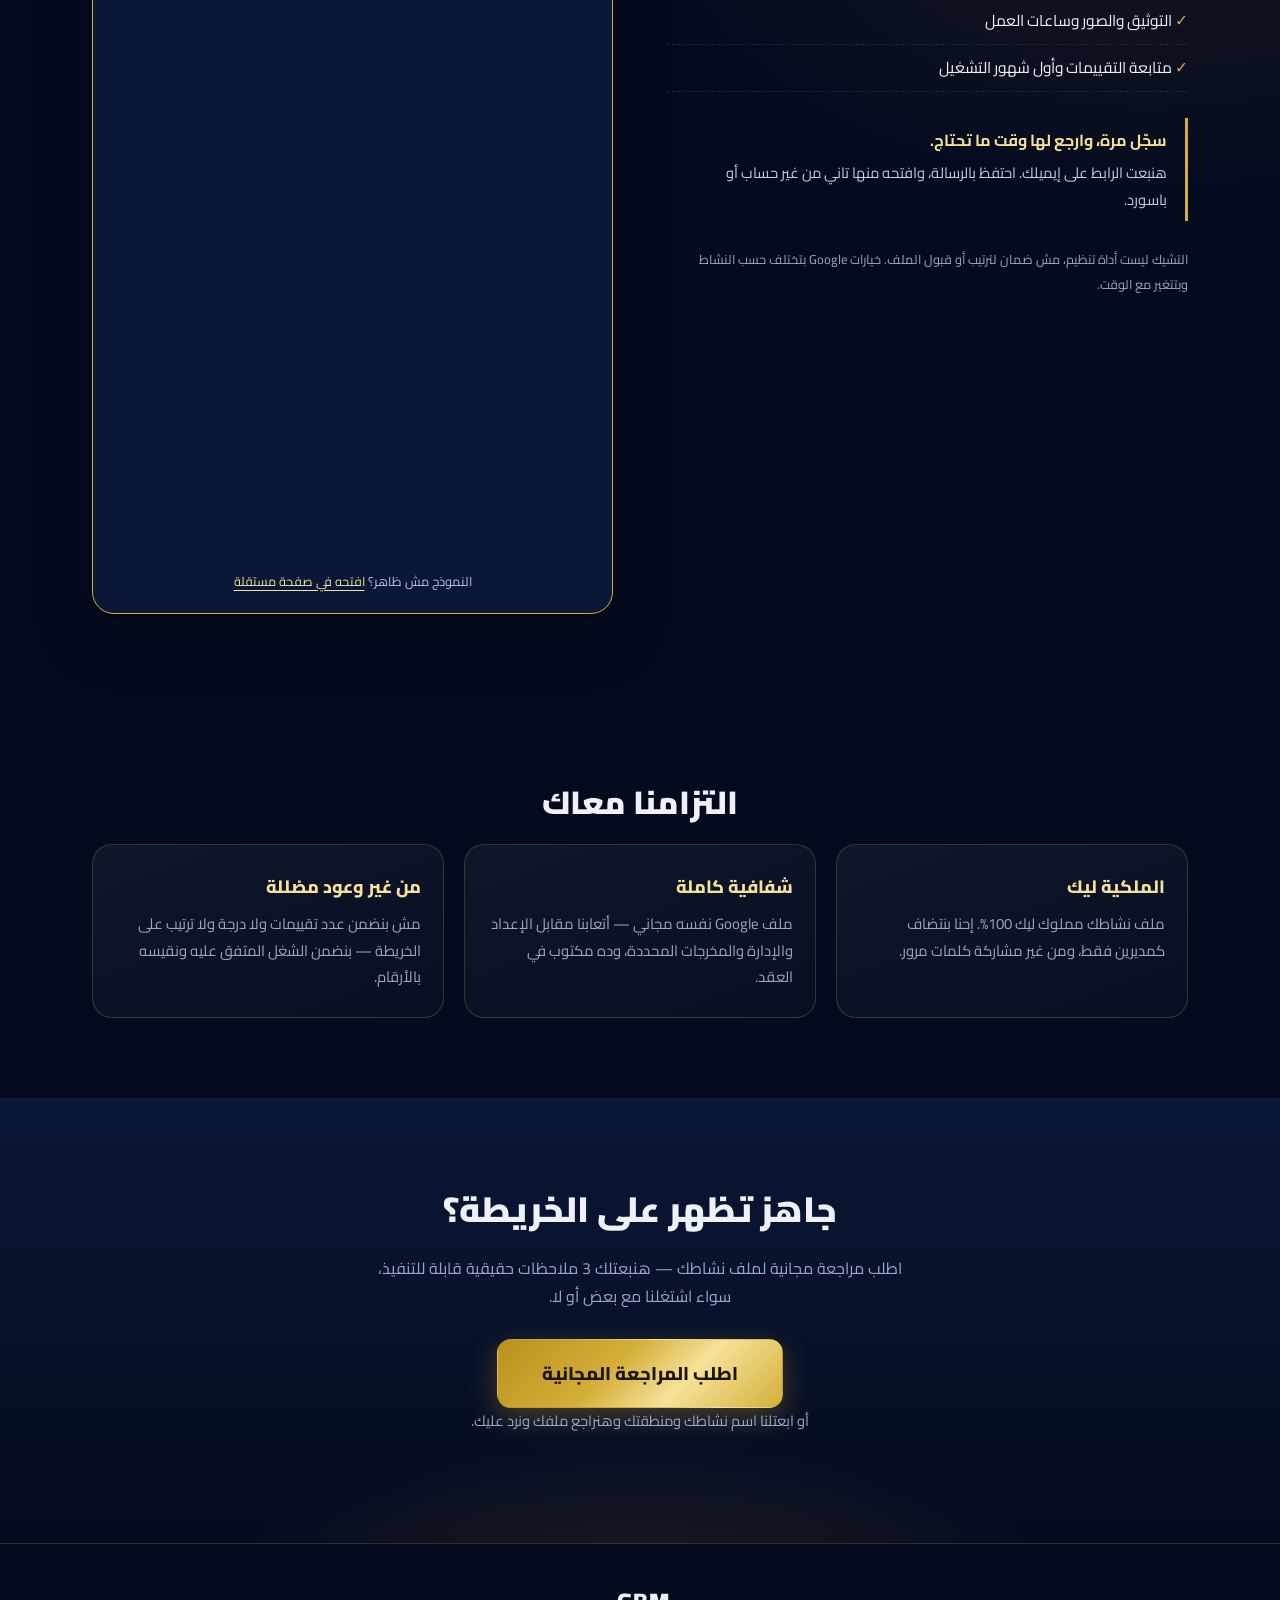
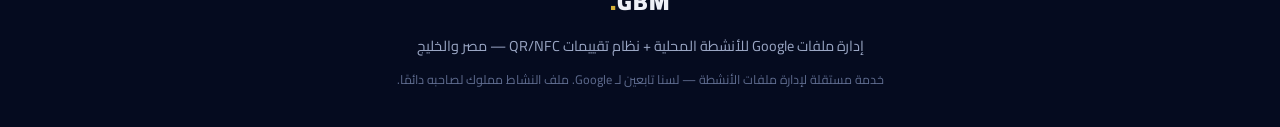
==== commit c0f952a8: "Connect the free checklist form and email delivery" ====
--- a/index.html
+++ b/index.html
@@ -22,6 +22,7 @@
       <a href="#segments">القطاعات</a>
       <a href="#process">كيف نعمل</a>
       <a href="#products">المنتجات الرقمية</a>
+      <a href="#checklist">تشيك ليست مجانية</a>
       <a href="#contact" class="nav-cta">اطلب مراجعة مجانية</a>
     </nav>
     <button class="burger" id="burger" aria-label="القائمة">☰</button>
@@ -208,6 +209,30 @@
   </div>
 </section>
 
+<!-- ===== التشيك ليست المجانية ===== -->
+<section class="section checklist-section" id="checklist" aria-labelledby="checklistTitle">
+  <div class="container checklist-layout">
+    <div class="checklist-copy">
+      <span class="tag tag-gold">ابدأ بنفسك · مجانًا</span>
+      <h2 id="checklistTitle">قبل ما تظبط ملفك على جوجل،<br><span class="gold">راجع الخطوات الصح.</span></h2>
+      <p>تشيك ليست تأسيس Google Business Profile: افتحها جنبك وامشِ على الخطوات واحدة واحدة، بدل ما تبدأ من الصفر.</p>
+      <ul class="check-list">
+        <li>تجهيز البيانات والملكية ومراجعة الملف</li>
+        <li>التوثيق والصور وساعات العمل</li>
+        <li>متابعة التقييمات وأول شهور التشغيل</li>
+      </ul>
+      <div class="checklist-return"><strong>سجّل مرة، وارجع لها وقت ما تحتاج.</strong><p>هنبعت الرابط على إيميلك. احتفظ بالرسالة، وافتحه منها تاني من غير حساب أو باسورد.</p></div>
+      <p class="checklist-note">التشيك ليست أداة تنظيم، مش ضمان لترتيب أو قبول الملف. خيارات Google بتختلف حسب النشاط وبتتغير مع الوقت.</p>
+    </div>
+    <div class="checklist-panel">
+      <h3>خد نسختك المجانية</h3>
+      <p class="checklist-intro">اسمك وإيميلك بس، والواتساب اختياري.</p>
+      <iframe id="checklistFrame" class="checklist-frame" title="نموذج طلب تشيك ليست تأسيس ملف جوجل" src="https://script.google.com/macros/s/AKfycbyFKWVrunqjqwzVifsf1B1sa1wdAC3UfzQpThBlPMwBXSiZ0XeJjFVdNgbPNB7BWOby/exec" loading="lazy" referrerpolicy="strict-origin-when-cross-origin"></iframe>
+      <p class="checklist-fallback">النموذج مش ظاهر؟ <a id="checklistOpen" href="https://script.google.com/macros/s/AKfycbyFKWVrunqjqwzVifsf1B1sa1wdAC3UfzQpThBlPMwBXSiZ0XeJjFVdNgbPNB7BWOby/exec" target="_blank" rel="noopener">افتحه في صفحة مستقلة</a></p>
+    </div>
+  </div>
+</section>
+
 <!-- ===== التزامنا ===== -->
 <section class="section">
   <div class="container">
@@ -240,4 +265,4 @@
 
 <script src="script.js"></script>
 </body>
-  </html>
+    </html>
--- a/styles.css
+++ b/styles.css
@@ -194,3 +194,24 @@
   .section{padding:56px 0}
   .cta h2{font-size:1.7rem}
                                                          }
+
+/* Free checklist: the form runs on the owner's Google Apps Script deployment. */
+#checklist{scroll-margin-top:85px}
+.checklist-section{background:radial-gradient(750px 450px at 90% 25%,rgba(212,175,55,.07),transparent 70%)}
+.checklist-layout{display:grid;grid-template-columns:1fr 1fr;gap:54px;align-items:start}
+.checklist-copy h2{font-size:2rem;line-height:1.6;margin-bottom:18px}
+.checklist-copy>p{color:var(--muted);margin-bottom:18px}
+.checklist-copy .check-list{margin:24px 0}
+.checklist-return{border-right:3px solid var(--gold);padding:8px 18px;margin:26px 0}
+.checklist-return strong{color:var(--gold2)}
+.checklist-return p{color:#c3cde0;font-size:.92rem;margin-top:6px}
+.checklist-note{font-size:.8rem!important;line-height:1.9}
+.checklist-panel{background:#0a1736;border:1px solid var(--gold);border-radius:22px;overflow:hidden;box-shadow:0 20px 60px rgba(0,0,0,.25)}
+.checklist-panel h3{text-align:center;color:var(--gold2);font-size:1.3rem;padding:24px 20px 0}
+.checklist-intro{text-align:center;color:#b8c4df;font-size:.85rem;padding:6px 18px 0}
+.checklist-frame{display:block;width:100%;height:760px;border:0;background:#0a1736}
+.checklist-fallback{color:#b8c4df;font-size:.8rem;text-align:center;padding:10px 15px 20px}
+.checklist-fallback a{color:var(--gold2);text-decoration:underline;text-underline-offset:4px}
+@media(max-width:1100px){.links{gap:15px;font-size:.85rem}}
+@media(max-width:900px){.checklist-layout{grid-template-columns:1fr;gap:30px}.checklist-copy h2{font-size:1.65rem}.checklist-frame{height:900px}}
+@media(prefers-reduced-motion:reduce){html{scroll-behavior:auto}*{transition:none!important}}
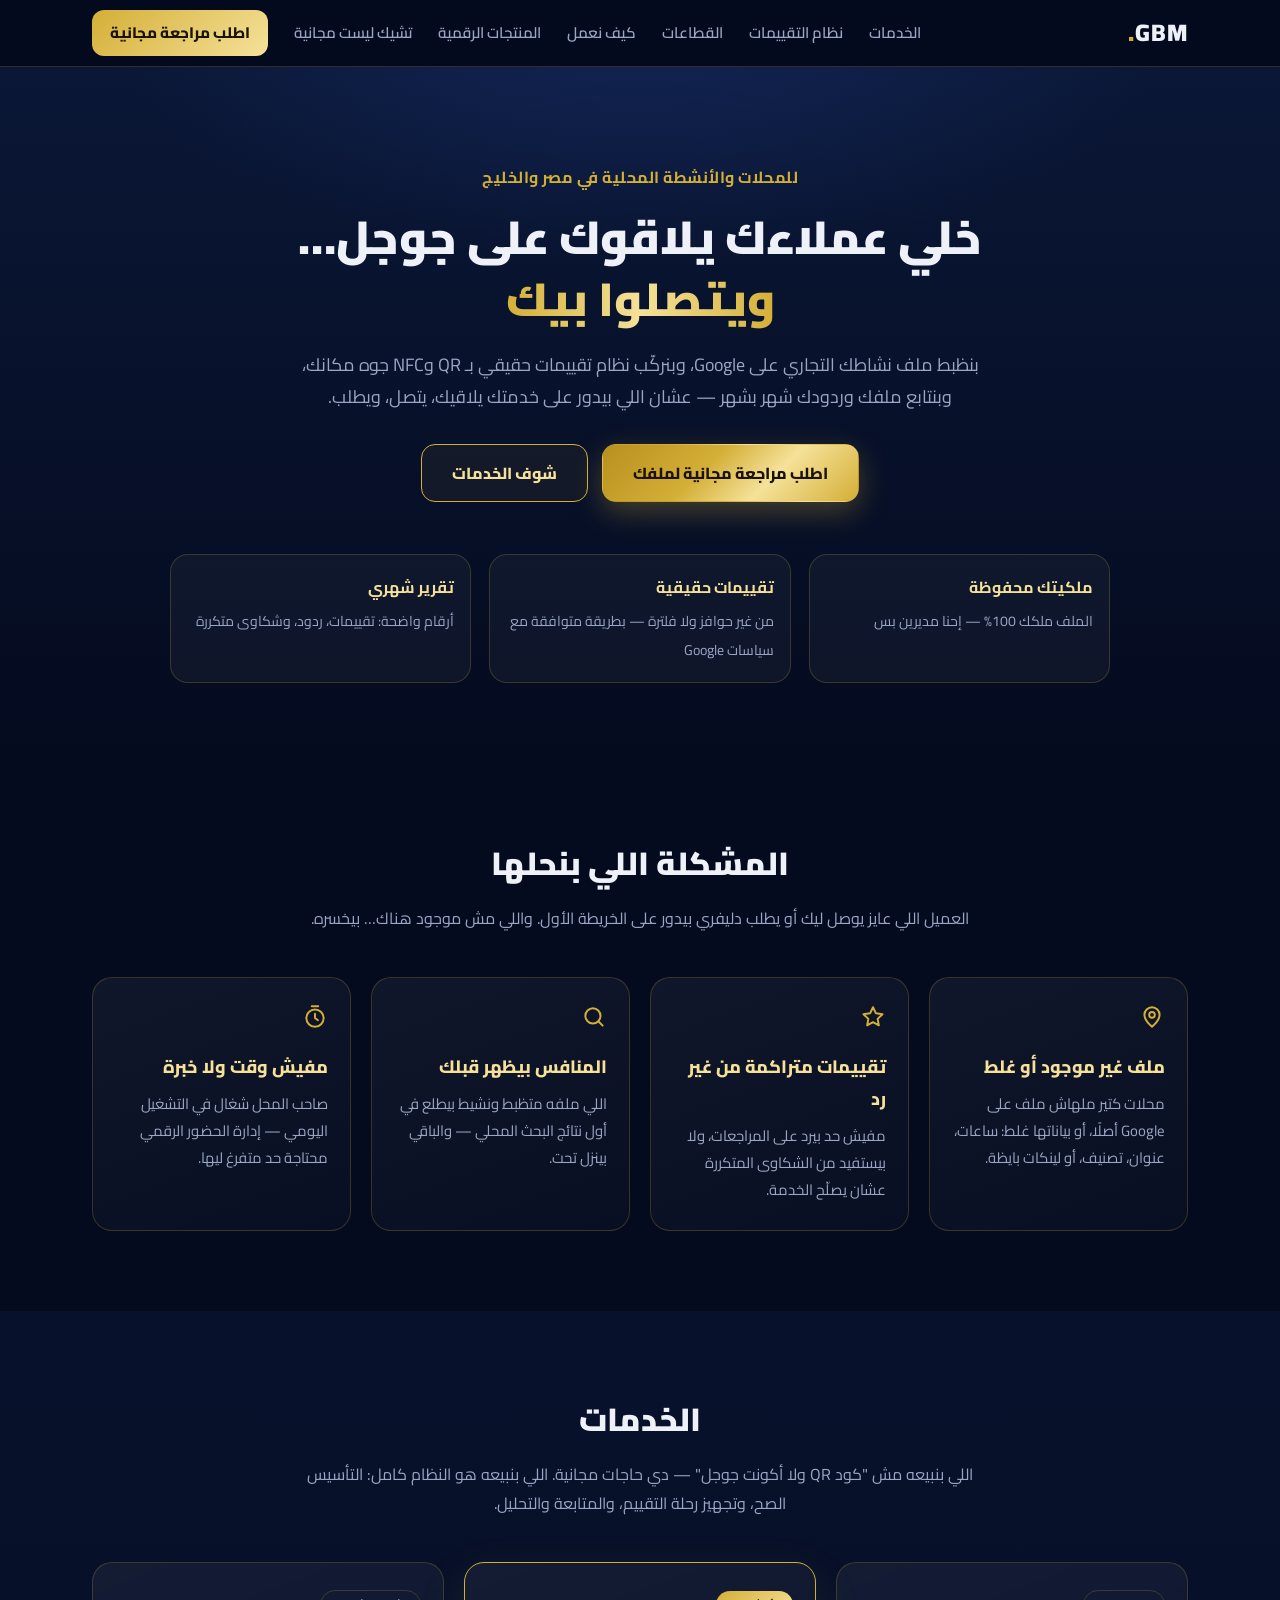
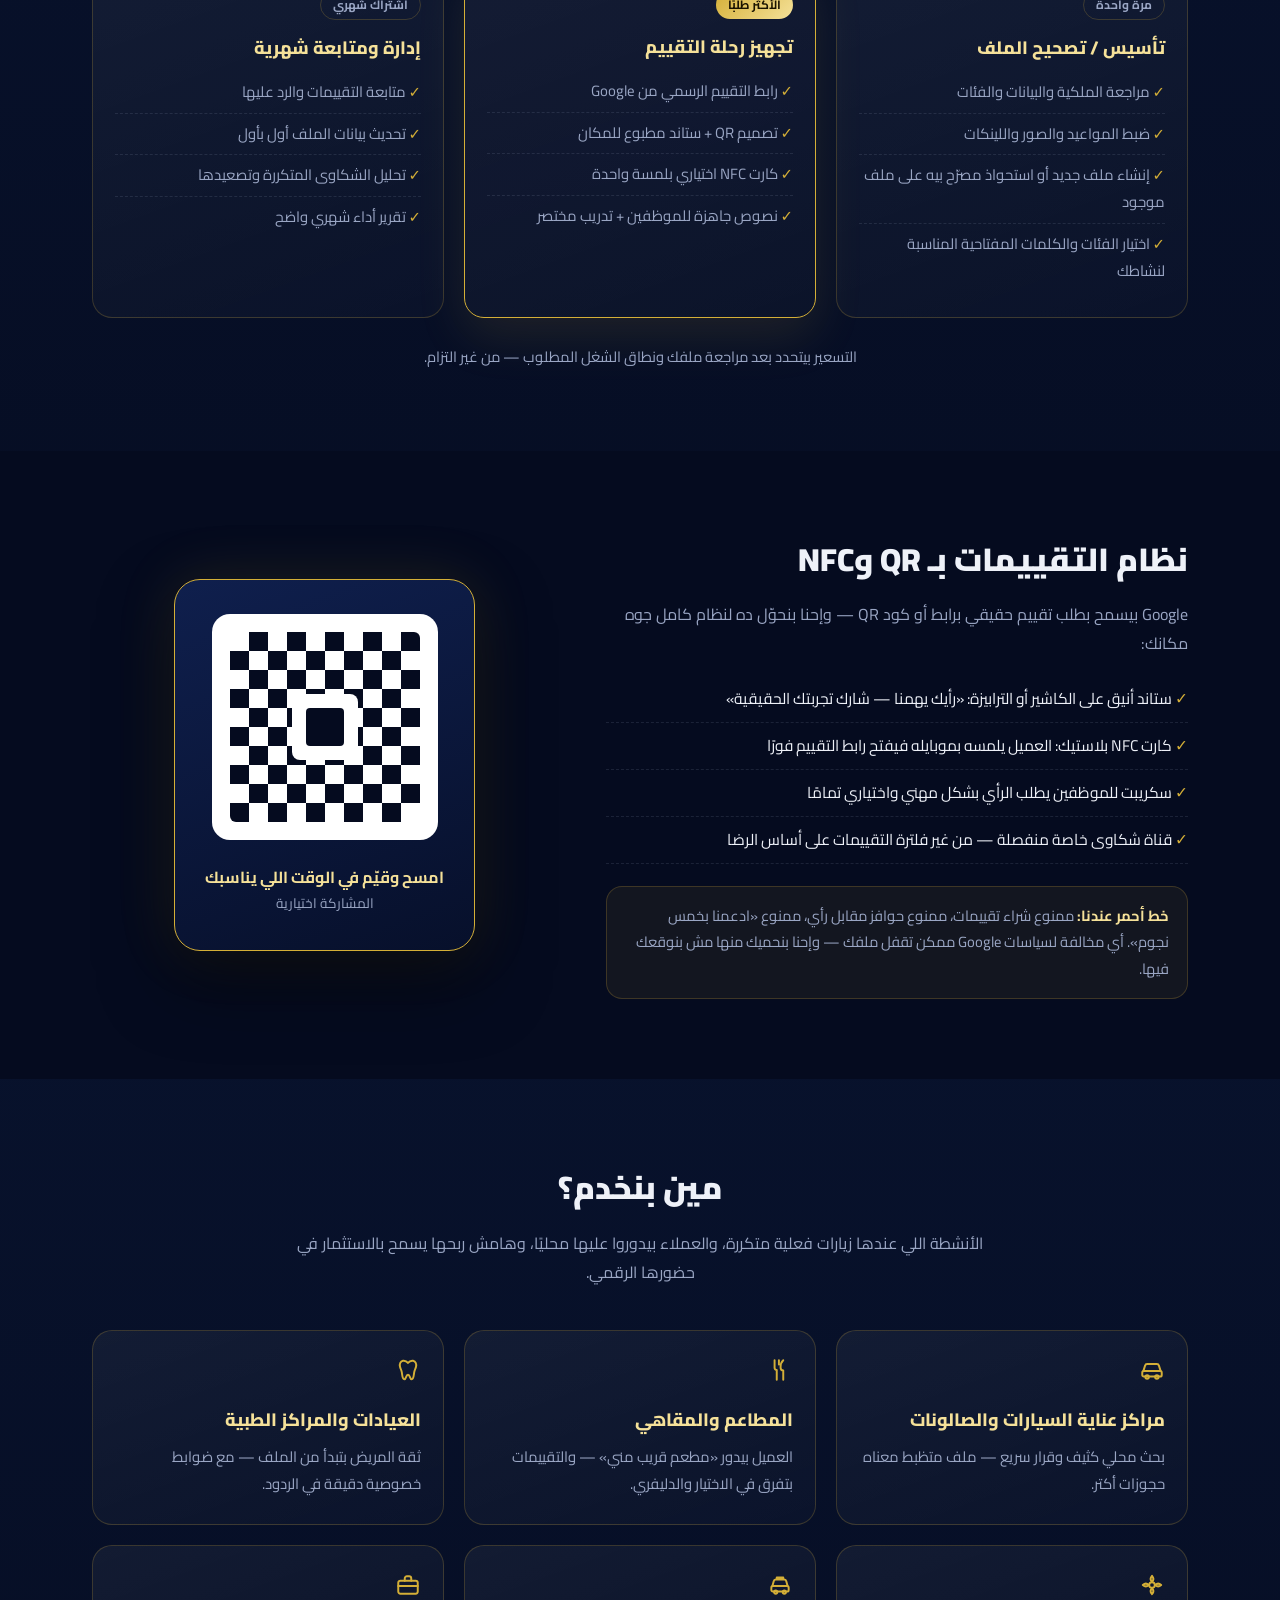
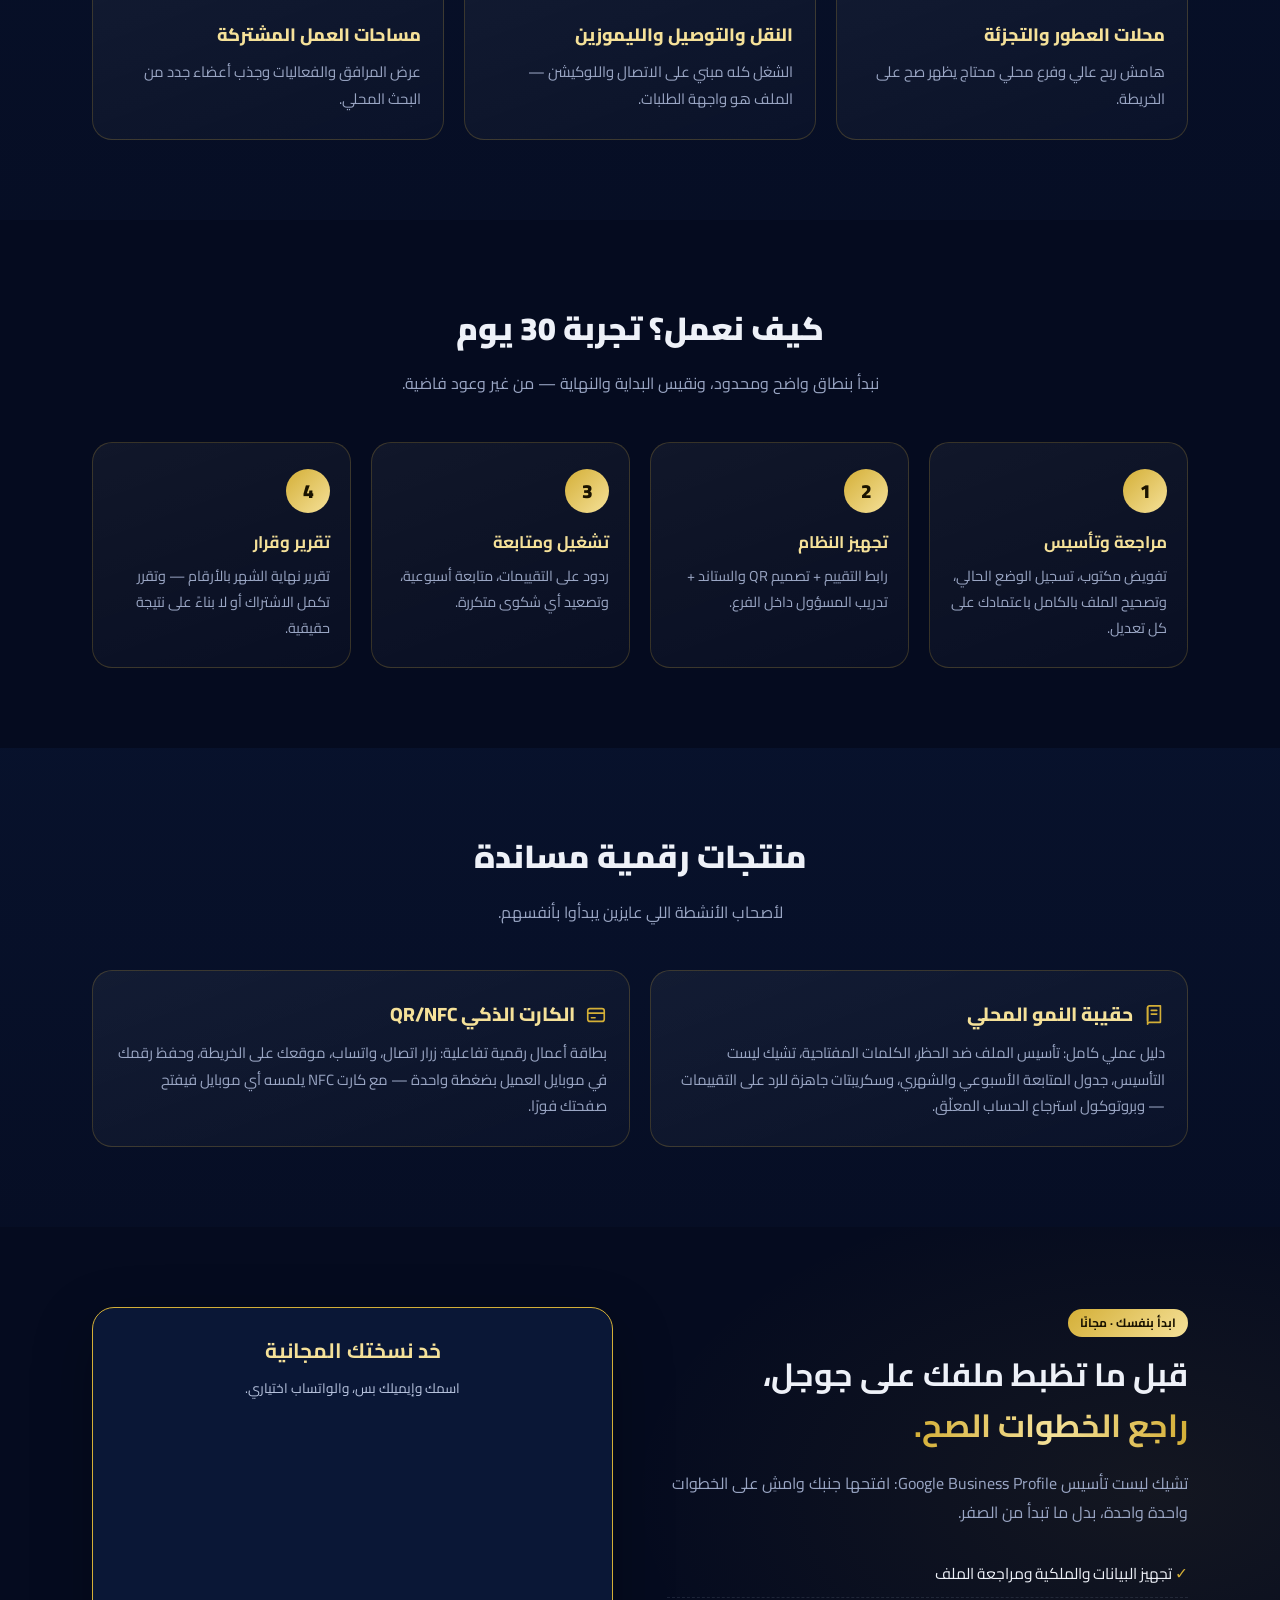
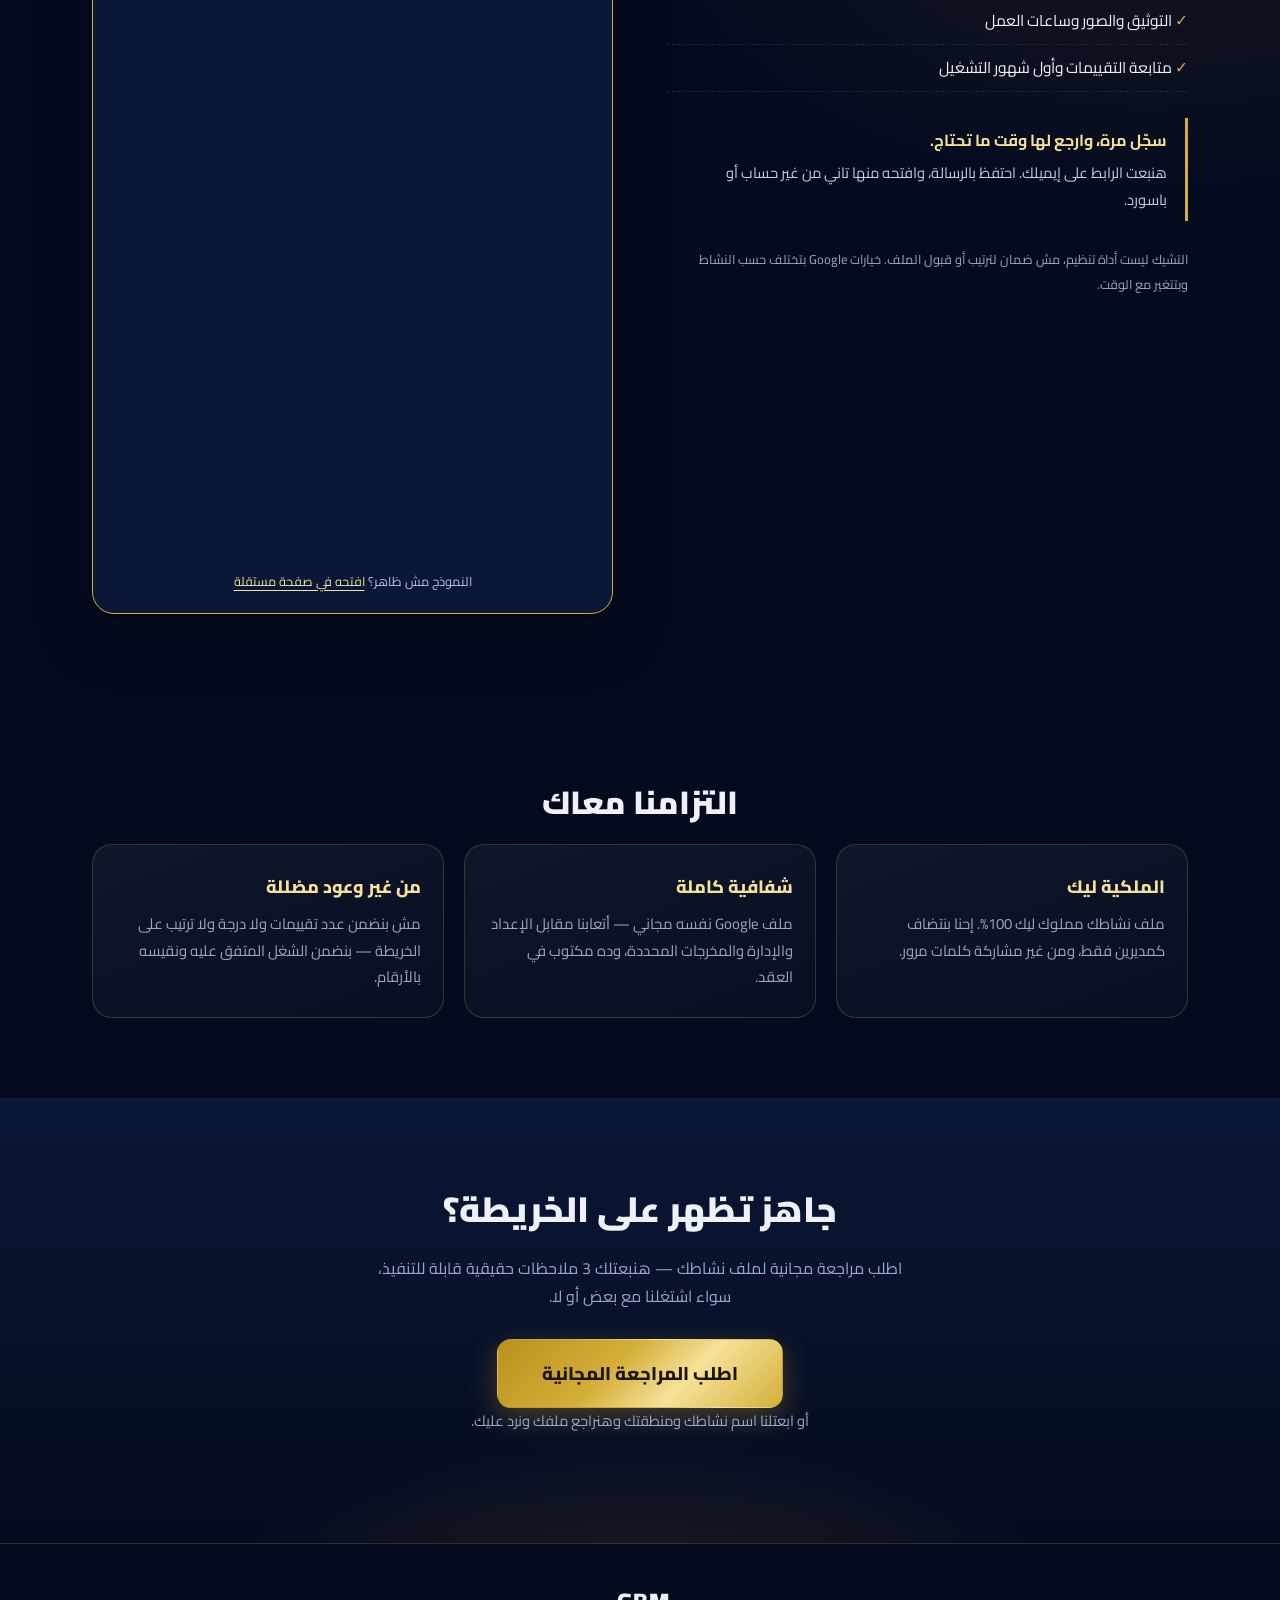
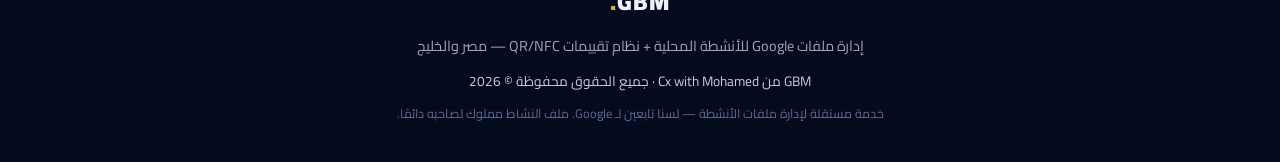
==== commit 7713478b: "Add GBM ownership credit to the main site footer" ====
--- a/index.html
+++ b/index.html
@@ -259,10 +259,11 @@
   <div class="container footer-inner">
     <span class="logo">GBM<span>.</span></span>
     <p>إدارة ملفات Google للأنشطة المحلية + نظام تقييمات QR/NFC — مصر والخليج</p>
+    <p style="color:#c3cde0;font-size:.85rem">GBM من Cx with Mohamed · جميع الحقوق محفوظة © 2026</p>
     <p class="tiny">خدمة مستقلة لإدارة ملفات الأنشطة — لسنا تابعين لـ Google. ملف النشاط مملوك لصاحبه دائمًا.</p>
   </div>
 </footer>
 
 <script src="script.js"></script>
 </body>
-    </html>
+</html>
